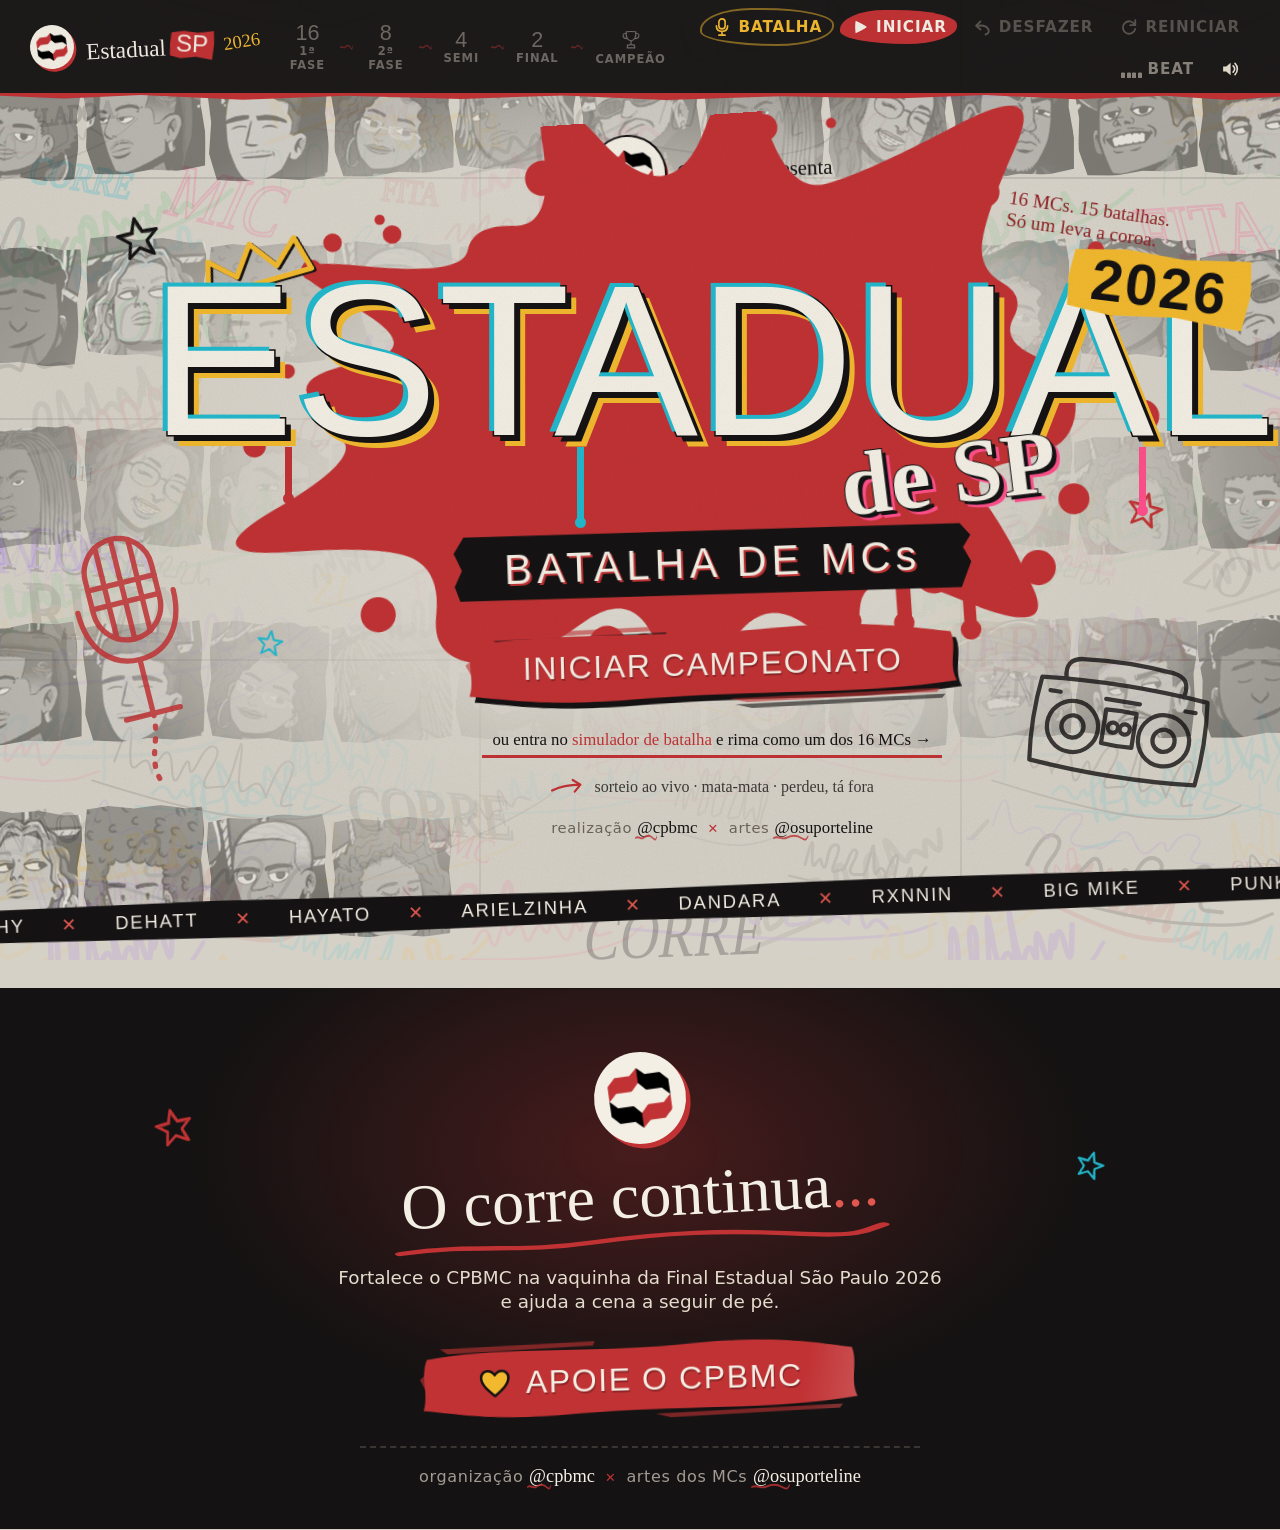
==== index.html @ afdcd1f9 "Primeira versão do site" ====
<!DOCTYPE html>
<html lang="pt-BR">
<head>
  <meta charset="UTF-8">
  <meta name="viewport" content="width=device-width, initial-scale=1.0, viewport-fit=cover">
  <meta name="theme-color" content="#141212">
  <!-- Segurança: só roda scripts do próprio site; fontes só do Google Fonts -->
  <meta http-equiv="Content-Security-Policy" content="default-src 'self'; script-src 'self'; style-src 'self' 'unsafe-inline' https://fonts.googleapis.com; font-src 'self' https://fonts.gstatic.com; img-src 'self' data: blob:; connect-src 'self' data: blob:; media-src 'self' blob:; object-src 'none'; base-uri 'self'; form-action 'none'">
  <meta name="referrer" content="strict-origin-when-cross-origin">
  <meta name="description" content="Estadual SP 2026 · Batalha de MCs — monte o seu chaveamento, escolha os vencedores e compartilhe o seu campeão. Realização CPBMC.">
  <meta property="og:title" content="Estadual SP 2026 · Batalha de MCs">
  <meta property="og:description" content="Monte o seu chaveamento e compartilhe o seu campeão.">
  <meta property="og:url" content="https://batalhademcs.com.br/">
  <meta property="og:type" content="website">
  <meta property="og:image" content="https://batalhademcs.com.br/imagens/cpbmc-logo.png">
  <title>Estadual SP 2026 · Batalha de MCs</title>

  <!-- Tipografia: Anton (títulos), Permanent Marker (marcador/grafite), Barlow Condensed (textos) -->
  <link rel="preconnect" href="https://fonts.googleapis.com">
  <link rel="preconnect" href="https://fonts.gstatic.com" crossorigin>
  <link href="https://fonts.googleapis.com/css2?family=Anton&family=Barlow+Condensed:wght@500;600;700&family=Permanent+Marker&display=swap" rel="stylesheet">

  <link rel="icon" href="imagens/cpbmc-logo.png">
  <link rel="stylesheet" href="style.css">
</head>
<body data-tela="inicio">

  <!-- ============ ÍCONES E FILTROS (desenhados à mão) ============ -->
  <svg class="defs" aria-hidden="true" focusable="false">
    <defs>
      <!-- tremido de marcador para as linhas do chaveamento -->
      <filter id="f-marcador" x="-5%" y="-5%" width="110%" height="110%">
        <feTurbulence type="fractalNoise" baseFrequency="0.035" numOctaves="2" seed="7"/>
        <feDisplacementMap in="SourceGraphic" scale="3.2"/>
      </filter>
      <symbol id="i-dado" viewBox="0 0 32 32"><path d="M6 8c6-3 14-3 20 0 2 6 2 12 0 18-6 2-14 2-20 0-2-6-2-12 0-18z" fill="none" stroke="currentColor" stroke-width="2.6" stroke-linejoin="round"/><circle cx="11" cy="12" r="2.2" fill="currentColor"/><circle cx="21" cy="21" r="2.2" fill="currentColor"/><circle cx="16" cy="16.5" r="2.2" fill="currentColor"/></symbol>
      <symbol id="i-voltar" viewBox="0 0 32 32"><path d="M12 7 5 14l7 6" fill="none" stroke="currentColor" stroke-width="3" stroke-linecap="round" stroke-linejoin="round"/><path d="M6 14c9-1 17 0 19 7 1 4-2 6-5 7" fill="none" stroke="currentColor" stroke-width="3" stroke-linecap="round"/></symbol>
      <symbol id="i-reiniciar" viewBox="0 0 32 32"><path d="M25 12a10 10 0 1 0 1 7" fill="none" stroke="currentColor" stroke-width="3" stroke-linecap="round"/><path d="M26 5v8h-8" fill="none" stroke="currentColor" stroke-width="3" stroke-linecap="round" stroke-linejoin="round"/></symbol>
      <symbol id="i-som" viewBox="0 0 32 32"><path d="M5 12h5l7-6v20l-7-6H5z" fill="currentColor"/><path d="M21 11c3 3 3 7 0 10M24 7c5 5 5 13 0 18" fill="none" stroke="currentColor" stroke-width="2.6" stroke-linecap="round"/></symbol>
      <symbol id="i-mudo" viewBox="0 0 32 32"><path d="M5 12h5l7-6v20l-7-6H5z" fill="currentColor"/><path d="M21 12l7 8M28 12l-7 8" fill="none" stroke="currentColor" stroke-width="2.8" stroke-linecap="round"/></symbol>
      <symbol id="i-play" viewBox="0 0 32 32"><path d="M9 6c7 3 13 6 18 10-5 4-11 7-18 10-1-7-1-13 0-20z" fill="currentColor"/></symbol>
      <symbol id="i-seta" viewBox="0 0 40 20"><path d="M2 11c10-3 22-3 34-1M28 3l8 7-8 7" fill="none" stroke="currentColor" stroke-width="2.6" stroke-linecap="round" stroke-linejoin="round"/></symbol>
      <symbol id="i-trofeu" viewBox="0 0 64 64"><path d="M18 8c9-1 19-1 28 0 1 13-2 24-14 27C20 32 17 21 18 8z" fill="none" stroke="currentColor" stroke-width="3.4" stroke-linejoin="round"/><path d="M18 13c-6-1-10 2-9 7 1 6 6 8 11 8M46 13c6-1 10 2 9 7-1 6-6 8-11 8" fill="none" stroke="currentColor" stroke-width="3" stroke-linecap="round"/><path d="M32 35v10M22 47c6-2 14-2 20 0l1 8H21z" fill="none" stroke="currentColor" stroke-width="3.4" stroke-linejoin="round" stroke-linecap="round"/></symbol>
      <symbol id="i-coroa" viewBox="0 0 160 70"><path d="M8 60 L20 14 L52 44 L80 6 L108 44 L140 14 L152 60 Z" fill="none" stroke="currentColor" stroke-width="7" stroke-linejoin="round" stroke-linecap="round"/></symbol>
      <symbol id="i-estrela" viewBox="0 0 60 60"><g fill="none" stroke="currentColor" stroke-linecap="round" stroke-linejoin="round"><path d="M30 4l7 18 19 1-15 12 6 19-17-11-16 11 5-19L4 23l19-1z" stroke-width="4"/><path d="M28 7l8 17 17 2-13 11 4 17-15-10-15 11 5-18L7 26l18-2z" stroke-width="2" opacity=".7"/></g></symbol>
      <symbol id="i-radio" viewBox="0 0 220 150"><g fill="none" stroke="currentColor" stroke-width="5" stroke-linecap="round" stroke-linejoin="round"><path d="M40 34c-3-14 2-22 16-24 36-4 72-4 108 0 14 2 19 10 16 24"/><path d="M12 38c64-6 132-6 196 0 4 32 4 66 0 98-64 6-132 6-196 0-4-32-4-66 0-98z"/><circle cx="56" cy="90" r="30"/><circle cx="56" cy="90" r="13"/><circle cx="164" cy="90" r="30"/><circle cx="164" cy="90" r="13"/><path d="M92 64c12-1 24-1 36 0v40c-12 1-24 1-36 0z"/><circle cx="103" cy="84" r="6"/><circle cx="117" cy="84" r="6"/><path d="M90 52h40M24 52h12M184 52h12"/></g></symbol>
      <symbol id="i-coracao" viewBox="0 0 32 32"><path d="M16 28C9 22 3 17 3 10.5 3 6.5 6 4 9.5 4c2.7 0 4.9 1.6 6.5 4 1.6-2.4 3.8-4 6.5-4C26 4 29 6.5 29 10.5 29 17 23 22 16 28z" fill="currentColor" stroke="#141212" stroke-width="2.4" stroke-linejoin="round"/></symbol>
      <symbol id="i-compartilhar" viewBox="0 0 32 32"><g fill="none" stroke="currentColor" stroke-width="3" stroke-linecap="round" stroke-linejoin="round"><path d="M16 4v16M9 11l7-7 7 7"/><path d="M8 15H6c-1 4-1 8 0 12 7 1 13 1 20 0 1-4 1-8 0-12h-2"/></g></symbol>
      <symbol id="i-mic" viewBox="0 0 32 32"><g fill="none" stroke="currentColor" stroke-width="2.6" stroke-linecap="round" stroke-linejoin="round"><rect x="11" y="3" width="10" height="16" rx="5"/><path d="M7 14c0 6 4 9 9 9s9-3 9-9M16 23v6M11 29h10"/></g></symbol>
      <symbol id="i-circulo" viewBox="0 0 120 60" preserveAspectRatio="none"><path d="M70 6C38 2 6 12 5 30s30 26 62 24 49-12 47-27C112 12 86 5 52 8" fill="none" stroke="currentColor" stroke-width="3" stroke-linecap="round"/></symbol>
    </defs>
  </svg>

  <!-- Parede pichada ao fundo (tags geradas pelo JS + textura em SVG) -->
  <div class="parede-tags" id="parede-tags" aria-hidden="true"></div>

  <!-- ============ TOPO ============ -->
  <header class="topo">
    <div class="marca-grupo">
      <a class="selo selo--topo" href="https://www.instagram.com/cpbmc/" target="_blank" rel="noopener" title="CPBMC no Instagram">
        <img src="imagens/cpbmc-logo.png" alt="CPBMC" width="249" height="237">
      </a>
      <a class="marca" href="#" id="marca" aria-label="Estadual SP 2026 — início">
        <span class="marca__tag">Estadual</span><span class="marca__sp">SP</span><span class="marca__ano">2026</span>
      </a>
    </div>

    <ol class="trilha" id="trilha" aria-label="Progresso do campeonato">
      <li><button class="trilha__passo" type="button" data-passo="0"><b>16</b><small>1ª fase</small><svg class="trilha__circ"><use href="#i-circulo"/></svg></button></li>
      <li class="trilha__risco" aria-hidden="true"></li>
      <li><button class="trilha__passo" type="button" data-passo="1"><b>8</b><small>2ª fase</small><svg class="trilha__circ"><use href="#i-circulo"/></svg></button></li>
      <li class="trilha__risco" aria-hidden="true"></li>
      <li><button class="trilha__passo" type="button" data-passo="2"><b>4</b><small>semi</small><svg class="trilha__circ"><use href="#i-circulo"/></svg></button></li>
      <li class="trilha__risco" aria-hidden="true"></li>
      <li><button class="trilha__passo" type="button" data-passo="3"><b>2</b><small>final</small><svg class="trilha__circ"><use href="#i-circulo"/></svg></button></li>
      <li class="trilha__risco" aria-hidden="true"></li>
      <li><button class="trilha__passo" type="button" data-passo="4"><svg class="trilha__trofeu" aria-label="Campeão"><use href="#i-trofeu"/></svg><small>campeão</small><svg class="trilha__circ"><use href="#i-circulo"/></svg></button></li>
    </ol>

    <nav class="acoes" aria-label="Controles do campeonato">
      <a class="acao acao--batalha" href="batalha.html" title="Simulador de batalha: você é um dos MCs">
        <svg><use href="#i-mic"/></svg><span>Batalha</span>
      </a>
      <button class="acao acao--fogo" id="btn-iniciar" type="button" title="Iniciar campeonato">
        <svg><use href="#i-play"/></svg><span>Iniciar</span>
      </button>
      <button class="acao" id="btn-sortear" type="button" title="Sortear confrontos">
        <svg><use href="#i-dado"/></svg><span>Sortear</span>
      </button>
      <button class="acao" id="btn-desfazer" type="button" title="Desfazer último resultado (Ctrl+Z)">
        <svg><use href="#i-voltar"/></svg><span>Desfazer</span>
      </button>
      <button class="acao" id="btn-reiniciar" type="button" title="Reiniciar campeonato">
        <svg><use href="#i-reiniciar"/></svg><span>Reiniciar</span>
      </button>
      <button class="acao acao--musica" id="btn-musica" type="button" title="Tocar o beat" aria-pressed="false">
        <span class="eq" aria-hidden="true"><i></i><i></i><i></i><i></i></span><span>Beat</span>
      </button>
      <button class="acao acao--som" id="btn-som" type="button" title="Som ligado" aria-pressed="true">
        <svg><use href="#i-som"/></svg>
      </button>
    </nav>
  </header>

  <main>
    <!-- ============ TELA INICIAL ============ -->
    <section class="tela tela-inicio" id="tela-inicio" aria-labelledby="titulo-evento">
      <div class="parede-lambes" id="parede-lambes" aria-hidden="true"></div>

      <svg class="grafite grafite--radio" aria-hidden="true"><use href="#i-radio"/></svg>
      <svg class="estrela" style="--x:9%; --y:14%; --s:46px; --r:-12deg; --c:var(--tinta)" aria-hidden="true"><use href="#i-estrela"/></svg>
      <svg class="estrela" style="--x:88%; --y:46%; --s:38px; --r:14deg; --c:var(--vermelho)" aria-hidden="true"><use href="#i-estrela"/></svg>
      <svg class="estrela" style="--x:20%; --y:62%; --s:28px; --r:8deg; --c:var(--neon-ciano)" aria-hidden="true"><use href="#i-estrela"/></svg>
      <svg class="estrela" style="--x:74%; --y:9%; --s:30px; --r:-20deg; --c:var(--neon-rosa)" aria-hidden="true"><use href="#i-estrela"/></svg>
      <svg class="grafite grafite--mic" viewBox="0 0 120 260" aria-hidden="true">
        <g fill="none" stroke="currentColor" stroke-width="5" stroke-linecap="round" stroke-linejoin="round">
          <rect x="28" y="10" width="64" height="96" rx="32"/>
          <path d="M28 52h64M28 70h64M44 14v88M60 10v96M76 14v88"/>
          <path d="M14 70c0 36 20 56 46 56s46-20 46-56"/>
          <path d="M60 126v52M34 178h52"/>
          <path d="M60 178c0 30-18 40-6 70" stroke-dasharray="2 10"/>
        </g>
      </svg>

      <div class="hero">
        <p class="hero__apresenta">
          <span class="selo selo--hero"><img src="imagens/cpbmc-logo.png" alt="" width="249" height="237"></span>
          <span>CPBMC apresenta</span>
        </p>

        <p class="hero__rabisco">16 MCs. 15 batalhas.<br>Só um leva a coroa.</p>

        <h1 class="hero__titulo" id="titulo-evento">
          <svg class="hero__coroa" aria-hidden="true"><use href="#i-coroa"/></svg>
          <span class="hero__estadual">ESTADUAL</span>
          <span class="hero__desp">de SP</span>
          <span class="hero__ano" aria-label="2026">2026</span>
          <span class="gota" style="--x:12%; --h:46px; --d:.2s"></span>
          <span class="gota" style="--x:38%; --h:70px; --d:.6s; --c:var(--neon-ciano)"></span>
          <span class="gota" style="--x:71%; --h:38px; --d:.4s"></span>
          <span class="gota" style="--x:88%; --h:58px; --d:.9s; --c:var(--neon-rosa)"></span>
        </h1>

        <p class="hero__fita">BATALHA DE MCs</p>

        <button class="btn-tinta btn-tinta--xl" id="cta-iniciar" type="button">Iniciar campeonato</button>
        <a class="link-batalha" href="batalha.html">ou entra no <b>simulador de batalha</b> e rima como um dos 16 MCs →</a>

        <p class="hero__nota">
          <svg aria-hidden="true"><use href="#i-seta"/></svg>
          sorteio ao vivo · mata-mata · perdeu, tá fora
        </p>

        <p class="creditos creditos--hero">
          <span class="creditos__par">realização <a href="https://www.instagram.com/cpbmc/" target="_blank" rel="noopener">@cpbmc</a></span>
          <span aria-hidden="true">✕</span>
          <span class="creditos__par">artes <a href="https://www.instagram.com/osuporteline/" target="_blank" rel="noopener">@osuporteline</a></span>
        </p>
      </div>

      <div class="faixa" aria-hidden="true"><div class="faixa__trilho" id="faixa-trilho"></div></div>
    </section>

    <!-- ============ TELA DO CAMPEONATO ============ -->
    <section class="tela tela-chave" id="tela-chave" hidden>
      <!-- PALCO: a batalha em destaque (preenchido pelo JS) -->
      <section class="palco" id="palco" aria-label="Palco — batalha em destaque"></section>

      <!-- MURAL: o chaveamento completo -->
      <section class="mural" id="mural" aria-labelledby="mural-titulo">
        <header class="mural__cab">
          <h2 class="mural__titulo" id="mural-titulo">O chaveamento<svg class="mural__estrela" aria-hidden="true"><use href="#i-estrela"/></svg></h2>
          <p class="mural__nota" id="mural-nota">passa o mouse num MC pra ver o caminho dele · clica numa batalha pra levar pro palco</p>
        </header>

        <!-- Desktop: chave espelhada (lado esquerdo × lado direito → final no meio) -->
        <div class="espelho-wrap" id="espelho-wrap">
          <svg class="conexoes" id="conexoes" aria-hidden="true"></svg>
          <div class="espelho" id="espelho"></div>
        </div>

        <!-- Tablet/celular: uma fase por vez -->
        <div class="lista" id="lista">
          <div class="lista__abas" id="lista-abas" role="tablist" aria-label="Fases"></div>
          <div class="lista__jogos" id="lista-jogos" role="tabpanel"></div>
        </div>
      </section>
    </section>
  </main>

  <!-- ============ RODAPÉ: apoio + créditos ============ -->
  <footer class="rodape-corre" aria-labelledby="corre-titulo">
    <svg class="estrela" style="--x:12%; --y:22%; --s:40px; --r:-14deg; --c:var(--vermelho)" aria-hidden="true"><use href="#i-estrela"/></svg>
    <svg class="estrela" style="--x:84%; --y:30%; --s:30px; --r:18deg; --c:var(--neon-ciano)" aria-hidden="true"><use href="#i-estrela"/></svg>
    <svg class="grafite grafite--radio-rodape" aria-hidden="true"><use href="#i-radio"/></svg>
    <div class="corre">
      <span class="selo selo--rodape"><img src="imagens/cpbmc-logo.png" alt="CPBMC" width="249" height="237"></span>
      <p class="corre__frase" id="corre-titulo">O corre continua<span>...</span></p>
      <p class="corre__texto">Fortalece o CPBMC na vaquinha da Final Estadual São Paulo 2026 e ajuda a cena a seguir de pé.</p>
      <a class="btn-tinta btn-tinta--xl btn-apoio" href="https://www.abacashi.com/vaquinha/final-estadual-sao-paulo-2026---cpbmc" target="_blank" rel="noopener"><svg class="btn-apoio__coracao" aria-hidden="true"><use href="#i-coracao"/></svg>Apoie o CPBMC<svg class="btn-apoio__circ" aria-hidden="true"><use href="#i-circulo"/></svg></a>
    </div>
    <p class="creditos">
      <span class="creditos__par">organização <a href="https://www.instagram.com/cpbmc/" target="_blank" rel="noopener">@cpbmc</a></span>
      <span aria-hidden="true">✕</span>
      <span class="creditos__par">artes dos MCs <a href="https://www.instagram.com/osuporteline/" target="_blank" rel="noopener">@osuporteline</a></span>
    </p>
  </footer>

  <!-- ============ SORTEIO AO VIVO ============ -->
  <div class="overlay sorteio" id="sorteio" role="dialog" aria-modal="true" aria-labelledby="sorteio-titulo" hidden>
    <div class="sorteio__conteudo">
      <p class="sorteio__live"><span class="ponto-live" aria-hidden="true"></span> ao vivo</p>
      <h2 class="sorteio__titulo titulo-pincel" id="sorteio-titulo"><span class="pincel-preto">Sorteio da</span> <span class="pincel-vermelho">1ª fase</span></h2>
      <p class="sorteio__status" id="sorteio-status">embaralhando os 16 MCs…</p>
      <div class="sorteio__grade" id="sorteio-grade"></div>
      <div class="sorteio__acoes">
        <button class="btn-giz" id="sorteio-pular" type="button">pular animação</button>
        <button class="btn-tinta" id="sorteio-ver" type="button" hidden>Bora pro palco</button>
      </div>
    </div>
  </div>

  <!-- ============ BANNER DE FASE ============ -->
  <div class="banner-fase" id="banner-fase" aria-hidden="true"></div>

  <!-- ============ CAMPEÃO ============ -->
  <div class="overlay campeao" id="campeao" role="dialog" aria-modal="true" aria-labelledby="campeao-nome" hidden>
    <canvas class="campeao__confete" id="confete" aria-hidden="true"></canvas>
    <div class="campeao__raios" aria-hidden="true"></div>
    <div class="campeao__conteudo">
      <p class="campeao__eyebrow">
        <svg aria-hidden="true"><use href="#i-trofeu"/></svg>
        Campeão Estadual SP 2026
        <svg aria-hidden="true"><use href="#i-trofeu"/></svg>
      </p>
      <figure class="campeao__foto">
        <svg class="campeao__coroa" aria-hidden="true"><use href="#i-coroa"/></svg>
        <span class="campeao__moldura"><img id="campeao-img" src="" alt=""></span>
        <figcaption class="campeao__num" id="campeao-num"></figcaption>
      </figure>
      <h2 class="campeao__nome" id="campeao-nome"></h2>
      <p class="campeao__texto" id="campeao-texto"></p>
      <!-- COMPARTILHAR: logo depois do nome do campeão (arte gerada em compartilhar.js) -->
      <section class="compartilhar" aria-label="Compartilhar o campeão">
        <figure class="compartilhar__preview">
          <img id="compartilhar-img" alt="" width="1080" height="1350">
        </figure>
        <div class="compartilhar__acoes">
          <button class="btn-tinta btn-tinta--ouro btn-tinta--xl btn-compartilhar" id="btn-share" type="button">
            <svg aria-hidden="true"><use href="#i-compartilhar"/></svg>Compartilhar
          </button>
          <p class="compartilhar__status" id="compartilhar-status">montando a arte…</p>
          <button class="btn-giz" id="btn-baixar" type="button">ou baixar a imagem</button>
        </div>
      </section>
      <ol class="campeao__caminho" id="campeao-caminho"></ol>
      <div class="campeao__acoes">
        <button class="btn-tinta btn-tinta--papel" id="campeao-fechar" type="button">Ver chaveamento</button>
        <button class="btn-tinta" id="campeao-novo" type="button">Novo campeonato</button>
      </div>

      <div class="campeao__corre">
        <span class="selo selo--campeao"><img src="imagens/cpbmc-logo.png" alt="CPBMC" width="249" height="237"></span>
        <p class="corre__frase">O corre continua<span>...</span></p>
        <a class="btn-tinta btn-tinta--ouro btn-apoio" href="https://www.abacashi.com/vaquinha/final-estadual-sao-paulo-2026---cpbmc" target="_blank" rel="noopener"><svg class="btn-apoio__coracao" aria-hidden="true"><use href="#i-coracao"/></svg>Apoie o CPBMC<svg class="btn-apoio__circ" aria-hidden="true"><use href="#i-circulo"/></svg></a>
        <p class="creditos">
          <span class="creditos__par">organização <a href="https://www.instagram.com/cpbmc/" target="_blank" rel="noopener">@cpbmc</a></span>
          <span aria-hidden="true">✕</span>
          <span class="creditos__par">artes <a href="https://www.instagram.com/osuporteline/" target="_blank" rel="noopener">@osuporteline</a></span>
        </p>
      </div>
    </div>
  </div>

  <!-- ============ CONFIRMAÇÃO ============ -->
  <dialog class="confirmar" id="confirmar" aria-labelledby="confirmar-titulo">
    <form method="dialog">
      <h3 id="confirmar-titulo">Tem certeza?</h3>
      <p id="confirmar-texto"></p>
      <div class="confirmar__acoes">
        <button class="btn-giz" value="nao" type="submit">cancelar</button>
        <button class="btn-tinta" value="sim" type="submit" id="confirmar-sim">Confirmar</button>
      </div>
    </form>
  </dialog>

  <div class="toast" id="toast" role="status" aria-live="polite"></div>
  <div class="sr-only" id="anuncio" aria-live="polite"></div>
  <div class="efeitos" id="efeitos" aria-hidden="true"></div>

  <script src="script.js"></script>
  <script src="compartilhar.js"></script>
  <script src="musica.js"></script>
</body>
</html>
---- style.css ----
/* ==========================================================================
   ESTADUAL DE SP — BATALHA DE MCs
   Parede de concreto claro, lambe-lambe rasgado, pincel, spray e marcador.
   Cores puxadas da logo do CPBMC: vermelho #C13234 + preto.
   ========================================================================== */

/* ---------- 1. Tokens ---------- */
:root {
  /* parede */
  --fundo: #d6d1c7;
  --fundo-2: #c9c3b7;
  --fundo-3: #bdb6a9;
  --linha: rgba(20, 18, 18, .2);

  /* tinta e papel */
  --tinta: #141212;
  --tinta-2: #2b2725;
  --papel: #f4efe5;
  --papel-2: #e4dccd;
  --fita: rgba(236, 226, 199, .9);

  /* textos sobre a parede clara */
  --texto: #141212;
  --texto-2: #3e3934;
  --texto-3: #6b645b;

  /* CPBMC */
  --vermelho: #c13234;
  --vermelho-esc: #8f1f22;
  --vermelho-luz: #e0574f;
  --ouro: #f2b92e;
  --ouro-esc: #a87708;

  /* acentos neon (inspirados nas paredes pichadas — usados com moderação) */
  --neon-ciano: #22b8cc;
  --neon-rosa: #ff4f8b;
  --neon-roxo: #8a4fff;
  --neon-verde: #3fbf5f;

  --f-titulo: 'Anton', 'Impact', 'Arial Narrow', sans-serif;
  --f-rua: 'Permanent Marker', 'Comic Sans MS', cursive;
  --f-texto: 'Barlow Condensed', 'Arial Narrow', system-ui, sans-serif;

  --topo-h: 66px;

  /* chave espelhada (desktop) */
  --no-w: clamp(128px, 12.2vw, 250px);
  --centro-w: clamp(150px, 14vw, 290px);
  --gap: clamp(12px, 1.6vw, 34px);

  --ruido: url("data:image/svg+xml;utf8,<svg xmlns='http://www.w3.org/2000/svg' width='240' height='240'><filter id='n'><feTurbulence type='fractalNoise' baseFrequency='.85' numOctaves='3' stitchTiles='stitch'/><feColorMatrix values='0 0 0 0 .5  0 0 0 0 .5  0 0 0 0 .5  0 0 0 .6 0'/></filter><rect width='100%' height='100%' filter='url(%23n)'/></svg>");
  /* manchas de concreto */
  --manchas: url("data:image/svg+xml;utf8,<svg xmlns='http://www.w3.org/2000/svg' width='600' height='600'><filter id='m'><feTurbulence type='fractalNoise' baseFrequency='.008' numOctaves='4' seed='3'/><feColorMatrix values='0 0 0 0 .2  0 0 0 0 .18  0 0 0 0 .16  0 0 0 1.4 -.55'/></filter><rect width='100%' height='100%' filter='url(%23m)'/></svg>");
  /* pinceladas usadas como máscara (qualquer cor) */
  --pincel: url("data:image/svg+xml;utf8,<svg xmlns='http://www.w3.org/2000/svg' viewBox='0 0 300 80' preserveAspectRatio='none'><path d='M7 17C52 5 118 15 180 8s88 2 113 7c4 15-2 31 3 47-55 12-125 4-186 10S31 70 4 66c4-17-2-32 3-49z'/><path opacity='.6' d='M16 7l104-4-1 4-98 5zM160 74l126-5-2 4-114 5zM2 36l5-6v20z'/></svg>");
  --pincel-2: url("data:image/svg+xml;utf8,<svg xmlns='http://www.w3.org/2000/svg' viewBox='0 0 300 60' preserveAspectRatio='none'><path d='M3 22C40 9 90 18 150 12s110 4 146 0c3 11-3 22 1 34-49 9-110 3-160 8S36 50 2 48c3-9-2-17 1-26z'/></svg>");
  --risco: url("data:image/svg+xml;utf8,<svg xmlns='http://www.w3.org/2000/svg' viewBox='0 0 120 12' preserveAspectRatio='none'><path d='M2 7 C 20 2, 30 11, 48 6 S 80 2, 96 7 S 112 9, 118 4' fill='none' stroke='%23c13234' stroke-width='3.2' stroke-linecap='round'/></svg>");
  /* papel rasgado */
  --rasgo: polygon(0% 2%, 6% 0%, 13% 1.5%, 21% 0%, 30% 1%, 38% 0%, 47% 1.8%, 55% .4%, 64% 1.6%, 72% 0%, 81% 1.2%, 89% 0%, 96% 1.4%, 100% 0%, 99% 9%, 100% 18%, 98.6% 27%, 100% 37%, 99% 48%, 100% 58%, 98.8% 68%, 100% 79%, 99% 89%, 100% 100%, 92% 98.5%, 84% 100%, 75% 98.8%, 66% 100%, 57% 98.4%, 48% 100%, 39% 98.6%, 30% 100%, 21% 98.7%, 12% 100%, 4% 98.5%, 0% 100%, 1.2% 90%, 0% 80%, 1.4% 70%, 0% 60%, 1% 50%, 0% 40%, 1.5% 30%, 0% 20%, 1% 10%);
  --rasgo-foto: polygon(2% 4%, 20% 1%, 41% 3%, 63% 0%, 84% 2.5%, 98% 1%, 100% 22%, 97.5% 45%, 100% 70%, 98% 97%, 76% 100%, 52% 97.5%, 30% 100%, 6% 98%, 0% 76%, 2.5% 50%, 0% 26%);
  --tira: polygon(2% 12%, 30% 4%, 62% 9%, 98% 0%, 100% 46%, 97% 100%, 60% 92%, 25% 100%, 1% 92%, 0% 50%);
}

/* ---------- 2. Base ---------- */
*, *::before, *::after { box-sizing: border-box; }
html { -webkit-text-size-adjust: 100%; scroll-padding-top: calc(var(--topo-h) + 12px); }
body {
  margin: 0;
  min-height: 100vh;
  font-family: var(--f-texto);
  font-size: 18px;
  color: var(--texto);
  background-color: var(--fundo);
  background-image:
    repeating-linear-gradient(0deg, transparent 0 239px, rgba(20, 18, 18, .12) 239px 241px),
    repeating-linear-gradient(90deg, transparent 0 479px, rgba(20, 18, 18, .09) 479px 481px),
    radial-gradient(ellipse 70% 60% at 50% 30%, #dfdbd2, var(--fundo) 70%);
  background-attachment: fixed;
  overflow-x: hidden;
}
body::before { /* textura de concreto */
  content: "";
  position: fixed; inset: 0;
  background-image: var(--ruido);
  opacity: .28;
  mix-blend-mode: multiply;
  pointer-events: none;
  z-index: 200;
}
body.travado { overflow: hidden; }
img { display: block; max-width: 100%; }
button { font: inherit; color: inherit; cursor: pointer; -webkit-tap-highlight-color: transparent; }
a { -webkit-tap-highlight-color: transparent; }
button:disabled { cursor: not-allowed; }
:focus-visible { outline: 3px dashed var(--vermelho); outline-offset: 4px; }
[hidden] { display: none !important; }
.defs { position: absolute; width: 0; height: 0; overflow: hidden; }
.sr-only { position: absolute; width: 1px; height: 1px; overflow: hidden; clip: rect(0 0 0 0); white-space: nowrap; }

/* parede pichada atrás de tudo: textura de rabiscos + tags em marcador */
.parede-tags {
  position: fixed; inset: -60px; z-index: -1;
  pointer-events: none;
  overflow: hidden;
}
.parede-tags::before {
  content: ""; position: absolute; inset: 0;
  background: url("imagens/parede-tags.svg") 0 0 / 900px 900px repeat;
  opacity: .16;
}
.parede-tags span {
  position: absolute; left: var(--x); top: var(--y);
  font-family: var(--f-rua);
  font-size: var(--t);
  line-height: 1;
  color: var(--c);
  opacity: var(--o);
  transform: rotate(var(--r)) skewX(var(--k)) scaleY(1.25);
  white-space: nowrap;
}
.parede-tags span.oco { color: transparent; -webkit-text-stroke: 2px var(--c); }
.parede-tags span.sombra { text-shadow: 3px 3px 0 var(--tinta); }

/* estrelas rabiscadas */
.estrela {
  position: absolute; left: var(--x); top: var(--y);
  width: var(--s); height: var(--s);
  color: var(--c, var(--tinta));
  transform: rotate(var(--r, 0deg));
  pointer-events: none;
  z-index: 0;
  animation: piscar-estrela 3.2s ease-in-out infinite;
  animation-delay: calc(var(--s) * 30ms);
}

/* selo (adesivo) da logo CPBMC — o papel claro mantém o preto da logo visível */
.selo {
  display: inline-grid; place-items: center;
  flex-shrink: 0;
  width: var(--selo, 48px); aspect-ratio: 1;
  padding: calc(var(--selo, 48px) * .16);
  background: var(--papel);
  border-radius: 50%;
  box-shadow: 0 0 0 2px var(--tinta), 3px 4px 0 var(--vermelho);
  transform: rotate(-8deg);
  transition: transform .25s cubic-bezier(.3, 1.6, .5, 1);
}
.selo img { width: 100%; height: 100%; object-fit: contain; }
a.selo:hover { transform: rotate(4deg) scale(1.08); }

/* ---------- 3. Botões ---------- */
/* pincelada de tinta (a forma vem de uma máscara, a cor de --cor) */
.btn-tinta {
  --cor: var(--vermelho);
  position: relative; isolation: isolate;
  font-family: var(--f-titulo);
  font-size: clamp(1.1rem, 2.2vw, 1.4rem);
  letter-spacing: .05em;
  text-transform: uppercase;
  color: var(--papel);
  background: none; border: 0;
  padding: .72em 1.7em .66em;
  transform: rotate(-1.5deg);
  transition: transform .18s cubic-bezier(.3, 1.6, .5, 1);
  text-shadow: 1px 2px 0 rgba(0, 0, 0, .25);
}
.btn-tinta::before {
  content: "";
  position: absolute; inset: 0; z-index: -1;
  background: var(--cor);
  -webkit-mask: var(--pincel) center / 100% 100% no-repeat;
          mask: var(--pincel) center / 100% 100% no-repeat;
  transition: transform .2s;
}
.btn-tinta::after { /* sombra de tinta preta */
  content: "";
  position: absolute; inset: 0; z-index: -2;
  background: var(--tinta);
  -webkit-mask: var(--pincel) center / 100% 100% no-repeat;
          mask: var(--pincel) center / 100% 100% no-repeat;
  transform: translate(5px, 6px);
}
.btn-tinta:active:not(:disabled) { transform: rotate(-1deg) scale(.96); }
.btn-tinta:disabled { opacity: .4; }
.btn-tinta--papel { --cor: var(--papel); color: var(--tinta); text-shadow: none; }
.btn-tinta--ouro { --cor: var(--ouro); color: var(--tinta); text-shadow: none; }
.btn-tinta--preto { --cor: var(--tinta); }
.btn-tinta--preto::after { background: var(--vermelho); }
.btn-tinta--xl { font-size: clamp(1.35rem, 3.4vw, 2rem); padding: .75em 1.9em .68em; }
.btn-tinta--peq { font-size: 1rem; padding: .6em 1.3em .55em; }
a.btn-tinta { display: inline-block; text-decoration: none; }

/* link de giz */
.btn-giz {
  position: relative;
  background: none; border: 0;
  font-family: var(--f-rua); font-size: 1.05rem;
  color: var(--texto-2);
  padding: .4em .3em;
}
.btn-giz::after {
  content: ""; position: absolute; left: 0; right: 0; bottom: 0; height: 8px;
  background: var(--risco) center / 100% 100% no-repeat;
  opacity: .85;
}

/* hover só em quem tem mouse — no celular o "hover" grudava no último toque */
@media (hover: hover) and (pointer: fine) {
  .btn-tinta:hover:not(:disabled) { transform: rotate(0deg) scale(1.04); }
  .btn-tinta:hover:not(:disabled)::before { transform: scaleX(1.03); }
  .btn-giz:hover { color: var(--vermelho); }
}

/* ---------- 4. Topo (faixa preta) ---------- */
.topo {
  position: sticky; top: 0; z-index: 40;
  display: flex; align-items: center; justify-content: space-between; gap: 16px;
  min-height: var(--topo-h);
  padding: 8px clamp(14px, 3vw, 30px);
  background: rgba(20, 18, 18, .96);
  color: var(--papel);
}
.topo::after { /* borda de tinta rasgada */
  content: "";
  position: absolute; left: 0; right: 0; bottom: -6px; height: 7px;
  background: var(--vermelho);
  clip-path: polygon(0 0, 100% 0, 100% 50%, 96% 100%, 91% 40%, 84% 90%, 77% 30%, 70% 80%, 61% 45%, 52% 100%, 44% 35%, 36% 85%, 27% 40%, 19% 95%, 11% 30%, 5% 80%, 0 40%);
}
.marca-grupo { display: flex; align-items: center; gap: 12px; }
.selo--topo { --selo: 44px; box-shadow: 2px 3px 0 var(--vermelho); }
.marca { display: inline-flex; align-items: baseline; gap: 4px; text-decoration: none; color: var(--papel); transform: rotate(-3deg); }
.marca__tag { font-family: var(--f-rua); font-size: 1.45rem; }
.marca__ano {
  font-family: var(--f-rua); font-size: 1.15rem; color: var(--ouro);
  margin-left: 6px; transform: rotate(-6deg) translateY(-4px); display: inline-block;
}
.marca__sp {
  font-family: var(--f-titulo); font-size: 1.5rem; color: var(--papel);
  background: var(--vermelho); padding: 0 .25em; line-height: 1.2;
  transform: rotate(6deg) translateY(-2px); display: inline-block;
  clip-path: var(--tira);
}

/* trilha 16 → 8 → 4 → 2 → troféu */
.trilha { display: flex; align-items: center; gap: 2px; margin: 0; padding: 0; list-style: none; }
.trilha__passo {
  position: relative;
  display: grid; justify-items: center; gap: 1px;
  background: none; border: 0;
  padding: 4px 10px;
  color: #6f6964;
  transition: color .3s, transform .3s;
}
.trilha__passo b { font-family: var(--f-titulo); font-weight: 400; font-size: 1.35rem; line-height: 1; }
.trilha__passo small { font-size: .72rem; font-weight: 600; text-transform: uppercase; letter-spacing: .08em; }
.trilha__trofeu { width: 22px; height: 22px; }
.trilha__circ {
  position: absolute; inset: -2px -6px; width: calc(100% + 12px); height: calc(100% + 4px);
  color: var(--vermelho-luz); pointer-events: none; overflow: visible;
  stroke-dasharray: 320; stroke-dashoffset: 320;
}
.trilha__risco { width: 16px; height: 6px; background: var(--risco) center / 100% 100% no-repeat; opacity: .5; }
.trilha__passo.feito { color: var(--papel-2); }
.trilha__passo.feito b { text-decoration: line-through 2px var(--vermelho-luz); }
.trilha__passo.atual { color: var(--papel); transform: rotate(-4deg) scale(1.1); }
.trilha__passo.atual .trilha__circ { animation: desenhar .7s forwards ease-out; }
.trilha__passo.atual.ouro { color: var(--ouro); }
.trilha__passo.atual.ouro .trilha__circ { color: var(--ouro); }

.acoes { display: flex; align-items: center; gap: 6px; flex-wrap: wrap; justify-content: flex-end; }
.acao {
  display: inline-flex; align-items: center; gap: 6px;
  background: none; border: 0;
  padding: 7px 10px;
  font-family: var(--f-texto); font-weight: 700; font-size: .95rem; text-transform: uppercase; letter-spacing: .06em;
  color: var(--papel-2);
  border-radius: 40% 55% 45% 60% / 60% 45% 55% 40%;
  transition: background .2s, color .2s, transform .2s, opacity .2s;
}
.acao svg { width: 20px; height: 20px; flex-shrink: 0; }
.acao:disabled { opacity: .3; }
.acao--fogo:not(:disabled) { background: var(--vermelho); color: var(--papel); }
a.acao { text-decoration: none; }
.acao--batalha { color: var(--ouro); border: 2px solid rgba(242, 185, 46, .5); }
.link-batalha { font-family: var(--f-rua); font-size: 1.05rem; color: var(--texto); text-decoration: none; padding: .3em .6em; border-bottom: 3px solid var(--vermelho); animation: entrar-cima .6s 1.35s both; }
.link-batalha b { font-weight: 400; color: var(--vermelho); }
@media (hover: hover) and (pointer: fine) { .link-batalha:hover { color: var(--vermelho); } }
.acao--som[aria-pressed="false"] { color: #8a837c; }
/* botão do beat: equalizador que dança quando está tocando */
.eq { display: inline-flex; align-items: flex-end; gap: 2px; width: 20px; height: 18px; }
.eq i { flex: 1; height: 30%; background: currentColor; border-radius: 1px; transition: height .3s; }
.acao--musica { color: #8a837c; }
.acao--musica.tocando { color: var(--ouro); }
.acao--musica.tocando .eq i { animation: eq .9s ease-in-out infinite; }
.acao--musica.tocando .eq i:nth-child(2) { animation-delay: -.3s; animation-duration: .7s; }
.acao--musica.tocando .eq i:nth-child(3) { animation-delay: -.55s; animation-duration: 1.1s; }
.acao--musica.tocando .eq i:nth-child(4) { animation-delay: -.15s; animation-duration: .8s; }
@keyframes eq { 0%, 100% { height: 25%; } 50% { height: 100%; } }
@media (hover: hover) and (pointer: fine) {
  .acao:hover:not(:disabled) { background: rgba(244, 239, 229, .12); color: var(--papel); transform: rotate(-3deg); }
  .trilha__passo:hover:not(:disabled) { color: var(--papel); }
}

/* ---------- 5. Tela inicial ---------- */
.tela { position: relative; }
.tela-inicio {
  min-height: calc(100svh - var(--topo-h));
  display: grid; place-items: center;
  overflow: hidden;
  padding: 40px 16px 120px;
  isolation: isolate;
}
.parede-lambes {
  position: absolute; inset: -40px;
  display: grid; grid-template-columns: repeat(auto-fill, minmax(120px, 1fr)); gap: 4px;
  z-index: -2; opacity: .42;
  filter: grayscale(1) contrast(1.1);
  mix-blend-mode: multiply;
  -webkit-mask-image: radial-gradient(ellipse 52% 55% at 50% 48%, transparent 34%, #000 85%);
          mask-image: radial-gradient(ellipse 52% 55% at 50% 48%, transparent 34%, #000 85%);
}
.parede-lambes img {
  width: 100%; aspect-ratio: 1; object-fit: cover;
  transform: rotate(var(--r, 0deg)) translateY(var(--y, 0));
  clip-path: var(--rasgo-foto);
}
.tela-inicio::before { /* spray vermelho borrifado na parede */
  content: ""; position: absolute; inset: 0; z-index: -1;
  background:
    radial-gradient(ellipse 55% 50% at 50% 48%, rgba(223, 219, 210, .94), rgba(214, 209, 199, .5) 70%, transparent);
}
.grafite { position: absolute; z-index: -1; pointer-events: none; }
.grafite--mic { width: clamp(64px, 10vw, 130px); left: 6%; bottom: 18%; transform: rotate(-14deg); color: var(--vermelho); opacity: .85; }
.grafite--radio { width: clamp(110px, 15vw, 210px); height: clamp(75px, 10vw, 143px); right: 5%; bottom: 20%; transform: rotate(9deg); color: var(--tinta); opacity: .8; }
.grafite--radio-rodape { position: absolute; width: 150px; height: 102px; right: 6%; bottom: 14%; transform: rotate(-8deg); color: var(--vermelho); opacity: .55; }
.tela-inicio .estrela { z-index: -1; }

.hero { text-align: center; display: grid; justify-items: center; gap: 20px; max-width: 980px; position: relative; }
.hero__apresenta {
  margin: 0;
  display: inline-flex; align-items: center; gap: 12px;
  font-family: var(--f-rua); font-size: clamp(1.05rem, 2vw, 1.3rem);
  color: var(--texto);
  transform: rotate(-2deg);
  animation: entrar-cima .6s .05s both cubic-bezier(.2, 1.3, .4, 1);
}
.selo--hero { --selo: clamp(56px, 7vw, 74px); }
.hero__rabisco {
  position: absolute; top: 64px; right: -4%;
  margin: 0;
  font-family: var(--f-rua); font-size: clamp(.95rem, 1.8vw, 1.2rem); line-height: 1.15;
  color: var(--vermelho-esc); text-align: left;
  transform: rotate(8deg);
  animation: aparecer .6s 1.6s both;
}
.hero__titulo { position: relative; margin: 44px 0 0; line-height: .82; display: grid; justify-items: center; isolation: isolate; }
.hero__titulo::before { /* respingo de tinta atrás do título */
  content: ""; position: absolute; left: 50%; top: 56%; z-index: -1;
  width: 92%; aspect-ratio: 1000 / 560;
  background: url("imagens/respingo.svg") center / contain no-repeat;
  transform: translate(-50%, -50%) rotate(-4deg);
  animation: respingar .5s .1s both cubic-bezier(.2, 1.4, .4, 1);
}
.hero__estadual {
  font-family: var(--f-titulo); font-weight: 400;
  font-size: clamp(4rem, 17vw, 13.5rem);
  color: var(--papel);
  -webkit-text-stroke: 3px var(--tinta);
  paint-order: stroke fill;
  text-shadow: -5px -4px 0 var(--neon-ciano), 6px 6px 0 var(--tinta), 11px 11px 0 var(--ouro);
  animation: spray-in .9s .2s both ease-out;
}
.hero__desp {
  font-family: var(--f-rua);
  font-size: clamp(2.3rem, 8vw, 5.6rem);
  color: var(--papel);
  -webkit-text-stroke: 2px var(--tinta);
  paint-order: stroke fill;
  text-shadow: 4px 4px 0 var(--tinta), 7px 7px 0 var(--neon-rosa);
  transform: rotate(-7deg);
  margin: -.15em 0 0 42%;
  animation: tag-in .6s .75s both cubic-bezier(.2, 1.5, .4, 1);
}
.hero__ano { /* 2026 em adesivo, colado no canto do título */
  position: absolute; right: 2%; top: -9%;
  font-family: var(--f-titulo); font-size: clamp(1.6rem, 4.6vw, 3.6rem); line-height: 1; letter-spacing: .04em;
  color: var(--tinta); background: var(--ouro);
  padding: .14em .4em .08em;
  clip-path: var(--tira);
  transform: rotate(7deg);
  filter: drop-shadow(4px 4px 0 var(--tinta));
  animation: tag-in .6s 1s both cubic-bezier(.2, 1.5, .4, 1);
}
.hero__coroa {
  position: absolute; width: clamp(64px, 10vw, 120px); height: clamp(28px, 4.4vw, 52px);
  top: -14%; left: 4%; color: var(--ouro);
  filter: drop-shadow(2px 2px 0 var(--tinta));
  transform: rotate(-16deg);
  stroke-dasharray: 520; stroke-dashoffset: 520;
  animation: desenhar 1.1s 1s forwards ease-out;
}
.gota {
  position: absolute; top: 74%; left: var(--x);
  width: 7px; height: 0;
  background: var(--c, var(--vermelho));
  border-radius: 0 0 8px 8px;
  animation: escorrer 2.4s var(--d) forwards ease-in;
  z-index: -1;
}
.gota::after { content: ""; position: absolute; bottom: -5px; left: -2px; width: 11px; height: 11px; border-radius: 50%; background: var(--c, var(--vermelho)); }
.hero__fita {
  margin: 0;
  font-family: var(--f-titulo);
  font-size: clamp(1.4rem, 4.2vw, 2.6rem); letter-spacing: .12em;
  color: var(--papel); background: var(--tinta);
  padding: .25em 1.2em .2em;
  transform: rotate(-2deg);
  clip-path: polygon(2% 0, 98% 4%, 100% 22%, 98.5% 40%, 100% 62%, 98% 100%, 1% 96%, 0 74%, 1.5% 50%, 0 24%);
  animation: entrar-cima .6s 1s both cubic-bezier(.2, 1.3, .4, 1);
  text-shadow: 2px 2px 0 var(--vermelho);
}
.hero .btn-tinta { margin-top: 6px; animation: entrar-cima .6s 1.2s both cubic-bezier(.2, 1.3, .4, 1); }
.hero__nota { margin: 0; display: inline-flex; align-items: center; gap: 10px; font-family: var(--f-rua); color: var(--texto-2); font-size: 1rem; }
.hero__nota svg { width: 34px; height: 18px; color: var(--vermelho); transform: rotate(-10deg); }

.faixa {
  position: absolute; left: -5%; right: -5%; bottom: 34px;
  background: var(--tinta);
  transform: rotate(-2deg);
  overflow: hidden;
  clip-path: polygon(0 8%, 20% 0, 45% 10%, 70% 2%, 100% 9%, 100% 92%, 75% 100%, 50% 90%, 24% 100%, 0 91%);
}
.faixa__trilho { display: flex; width: max-content; animation: rolar 40s linear infinite; }
.faixa__trilho span { font-family: var(--f-titulo); font-size: 1.15rem; letter-spacing: .1em; color: var(--papel); padding: .45em 1em .4em; white-space: nowrap; }
.faixa__trilho span::after { content: "✕"; margin-left: 2em; color: var(--vermelho-luz); }

/* ---------- 6. Palco (batalha em destaque) ---------- */
.tela-chave { padding: 18px 0 60px; }
.palco {
  position: relative;
  padding: 10px clamp(14px, 3vw, 32px) 26px;
  max-width: 1180px; margin: 0 auto;
}
.palco__info {
  display: flex; align-items: center; justify-content: center; gap: 14px; flex-wrap: wrap;
  margin: 0 0 6px;
}
.palco__batalha { font-family: var(--f-rua); font-size: clamp(1.3rem, 2.6vw, 1.7rem); color: var(--texto); transform: rotate(-2deg); text-shadow: 2px 2px 0 var(--papel); }
.palco__fase {
  font-family: var(--f-titulo); font-size: .95rem; letter-spacing: .14em; text-transform: uppercase;
  color: var(--papel); background: var(--tinta); padding: .2em .7em .12em;
  clip-path: var(--tira); transform: rotate(1.5deg);
}
.palco__fase--final { background: var(--vermelho); }
.palco__nav {
  display: grid; place-items: center;
  width: 38px; height: 38px;
  background: none; border: 2px solid var(--linha);
  border-radius: 48% 52% 45% 55% / 55% 45% 55% 45%;
  color: var(--texto);
  transition: border-color .2s, transform .2s;
}
.palco__nav svg { width: 22px; height: 12px; }
.palco__nav--ant svg { transform: scaleX(-1); }
.palco__nav:disabled { opacity: .25; }

.faceoff {
  position: relative;
  display: grid;
  grid-template-columns: 1fr minmax(190px, 240px) 1fr;
  align-items: center;
  gap: clamp(10px, 2vw, 30px);
}

/* lutador = o lado de um MC (o botão inteiro é clicável) */
.lutador {
  --incl: -3deg;
  position: relative;
  display: grid; justify-items: center; gap: 10px;
  background: none; border: 0;
  padding: 14px 6px 6px;
  text-align: center;
  color: var(--texto);
  transition: transform .25s cubic-bezier(.3, 1.5, .5, 1), opacity .3s;
}
.lutador--b { --incl: 3deg; }
.lutador::before { /* névoa de spray atrás da foto */
  content: ""; position: absolute; left: 50%; top: 42%;
  width: 115%; aspect-ratio: 1;
  transform: translate(-50%, -50%) scale(.6);
  background: radial-gradient(circle, rgba(193, 50, 52, .42), rgba(193, 50, 52, .1) 45%, transparent 68%);
  opacity: 0; transition: opacity .3s, transform .4s;
  pointer-events: none; z-index: -1;
}
.lutador__moldura {
  position: relative; display: block;
  transform: rotate(var(--incl));
  transition: transform .3s cubic-bezier(.3, 1.5, .5, 1);
  filter: drop-shadow(0 12px 14px rgba(20, 18, 18, .35));
}
.lutador__foto {
  display: block;
  width: clamp(150px, 19vw, 236px); aspect-ratio: 1;
  padding: 10px;
  background: var(--papel);
  clip-path: var(--rasgo);
}
.lutador__foto img { display: block; width: 100%; height: 100%; object-fit: cover; clip-path: var(--rasgo-foto); background: var(--fundo-3); transition: filter .4s; }
.lutador__num {
  position: absolute; top: -10px; right: -12px;
  display: grid; place-items: center;
  width: 46px; height: 46px; border-radius: 50%;
  font-family: var(--f-titulo); font-size: 1.05rem;
  color: var(--papel); background: var(--vermelho);
  box-shadow: 2px 3px 0 var(--tinta);
  transform: rotate(12deg);
  z-index: 2;
}
.lutador--b .lutador__num { right: auto; left: -12px; transform: rotate(-12deg); }
.lutador__nome {
  position: relative; isolation: isolate;
  font-family: var(--f-titulo); font-weight: 400;
  font-size: clamp(1.9rem, 3.8vw, 3.2rem); line-height: 1;
  text-transform: uppercase;
  color: var(--papel);
  padding: .12em .45em .08em;
  max-width: 100%; overflow-wrap: anywhere;
}
.lutador__nome::before {
  content: ""; position: absolute; inset: 0; z-index: -1;
  background: var(--tinta);
  -webkit-mask: var(--pincel-2) center / 100% 100% no-repeat;
          mask: var(--pincel-2) center / 100% 100% no-repeat;
  transition: background .3s;
}
.lutador__cidade { font-weight: 600; font-size: .9rem; text-transform: uppercase; letter-spacing: .12em; color: var(--texto-3); margin-top: -4px; }

/* botão "X venceu" — igual nos dois lados */
.lutador__venceu {
  position: relative; isolation: isolate;
  margin-top: 4px;
  font-family: var(--f-titulo); font-size: 1rem; letter-spacing: .06em; text-transform: uppercase;
  color: var(--tinta);
  padding: .5em 1.2em .45em;
  transition: color .2s, transform .2s;
}
.lutador__venceu::before {
  content: ""; position: absolute; inset: 0; z-index: -1;
  border: 2.5px solid var(--tinta);
  border-radius: 46% 54% 50% 50% / 60% 50% 50% 40%;
  transition: background .2s, border-color .2s;
}
.lutador:not(:disabled):focus-visible { transform: translateY(-4px); }
.lutador:not(:disabled):focus-visible::before { opacity: 1; transform: translate(-50%, -50%) scale(1); }
.lutador:not(:disabled):focus-visible .lutador__venceu { color: var(--papel); }
.lutador:not(:disabled):focus-visible .lutador__venceu::before { background: var(--vermelho); border-color: var(--vermelho); }
.lutador:not(:disabled):active { transform: scale(.97); }
.lutador:not(:disabled):active .lutador__venceu { color: var(--papel); }
.lutador:not(:disabled):active .lutador__venceu::before { background: var(--vermelho); border-color: var(--vermelho); }
.lutador:disabled { cursor: default; }
@media (hover: hover) and (pointer: fine) {
  .lutador:not(:disabled):hover { transform: translateY(-4px); }
  .lutador:not(:disabled):hover::before { opacity: 1; transform: translate(-50%, -50%) scale(1); }
  .lutador:not(:disabled):hover .lutador__moldura { transform: rotate(calc(var(--incl) * -1)) scale(1.03); }
  .lutador:not(:disabled):hover .lutador__nome::before { background: var(--vermelho); }
  .lutador:not(:disabled):hover .lutador__venceu { color: var(--papel); transform: rotate(-3deg) scale(1.06); }
  .lutador:not(:disabled):hover .lutador__venceu::before { background: var(--vermelho); border-color: var(--vermelho); }
  .palco__nav:hover:not(:disabled) { border-color: var(--vermelho); color: var(--vermelho); transform: rotate(-6deg); }
}

.lutador--vencedor .lutador__nome::before { background: var(--vermelho); }
.lutador--vencedor .lutador__moldura { filter: drop-shadow(-5px -4px 0 var(--neon-ciano)) drop-shadow(6px 6px 0 var(--ouro)) drop-shadow(0 12px 14px rgba(20, 18, 18, .35)); }
.lutador--vencedor .lutador__coroa {
  position: absolute; top: -30px; left: 50%; width: 92px; height: 40px;
  transform: translateX(-50%) rotate(-8deg);
  color: var(--ouro); z-index: 3;
  stroke-dasharray: 520; stroke-dashoffset: 520;
  animation: desenhar .8s .2s forwards ease-out;
  filter: drop-shadow(2px 2px 0 var(--tinta));
}
.lutador--perdedor { opacity: .55; }
.lutador--perdedor .lutador__foto img { filter: grayscale(1) contrast(1.1) brightness(.85); }
.lutador--perdedor .lutador__nome::before { background: var(--texto-3); }
.lutador--perdedor .lutador__nome { text-decoration: line-through 4px var(--vermelho); }
.lutador__fita { /* fita "eliminado" atravessando a foto */
  position: absolute; left: -8%; right: -8%; top: 44%;
  font-family: var(--f-titulo); font-size: 1rem; letter-spacing: .3em;
  color: var(--tinta); background: var(--fita);
  padding: .3em 0 .2em;
  transform: rotate(-14deg);
  clip-path: polygon(1% 0, 99% 8%, 100% 50%, 99% 100%, 0 92%, 1% 50%);
  z-index: 3;
}
.faceoff.flash .lutador--vencedor .lutador__moldura { animation: vitoria .8s cubic-bezier(.2, 1.6, .4, 1); }
.faceoff.flash .lutador__fita { animation: colar-fita .5s .2s both cubic-bezier(.3, 1.4, .5, 1); }

/* centro: VS + instrução / resultado */
.centro { display: grid; justify-items: center; gap: 14px; text-align: center; }
.centro__vs {
  font-family: var(--f-rua); font-size: clamp(3.4rem, 6vw, 5rem); line-height: 1;
  color: var(--vermelho);
  -webkit-text-stroke: 2px var(--tinta);
  paint-order: stroke fill;
  text-shadow: -3px -2px 0 var(--neon-ciano), 4px 4px 0 var(--tinta), 7px 7px 0 var(--ouro);
  transform: rotate(-10deg);
  animation: respirar 2.4s infinite;
}
.centro__instrucao { margin: 0; font-family: var(--f-rua); font-size: 1.1rem; color: var(--texto-2); line-height: 1.2; }
.centro__instrucao b { color: var(--vermelho); font-weight: 400; }

.centro__resultado { display: grid; justify-items: center; gap: 10px; }
.centro__avanca { margin: 0; font-family: var(--f-rua); font-size: 1.35rem; line-height: 1.15; color: var(--vermelho-esc); transform: rotate(-3deg); }

.palco__rodape { margin: 18px 0 0; text-align: center; font-size: .95rem; color: var(--texto-3); }
.atalhos kbd {
  font-family: var(--f-titulo); font-size: .8rem;
  border: 1.5px solid var(--texto-3); border-bottom-width: 3px;
  border-radius: 5px 6px 4px 6px;
  padding: 0 .4em; color: var(--texto);
}

/* palco antes do sorteio */
.palco-sorteio { display: grid; justify-items: center; gap: 18px; text-align: center; padding: 10px 0 6px; }
.palco-sorteio__titulo { margin: 0; font-size: clamp(2.3rem, 6.6vw, 4.4rem); }
.palco-sorteio__sub { margin: 0; font-size: 1.15rem; color: var(--texto-2); max-width: 460px; }
/* parede dos 16 MCs antes do sorteio */
.amontoado {
  display: grid; grid-template-columns: repeat(8, 1fr);
  gap: 14px 12px;
  width: min(1040px, 100%);
  padding: 8px 4px 4px;
}
.lambe {
  position: relative; margin: 0;
  display: grid; justify-items: center;
  transform: rotate(var(--r)) translateY(var(--y));
  animation: colar-lambe .5s both cubic-bezier(.2, 1.35, .4, 1);
  animation-delay: calc(var(--i) * 40ms);
  filter: drop-shadow(0 6px 8px rgba(20, 18, 18, .28));
  transition: transform .25s cubic-bezier(.3, 1.6, .5, 1);
}
.lambe::before { /* fita adesiva */
  content: ""; position: absolute; top: -8px; left: 50%; z-index: 2;
  width: 44px; height: 15px; margin-left: -22px;
  background: var(--fita);
  clip-path: polygon(4% 0, 96% 6%, 100% 30%, 97% 52%, 100% 78%, 95% 100%, 3% 95%, 0 70%, 3% 46%, 0 20%);
  transform: rotate(calc(var(--r) * -2));
}
.lambe__foto { display: block; width: 100%; padding: 5px 5px 0; background: var(--papel); clip-path: var(--rasgo); }
.lambe__foto img { display: block; width: 100%; aspect-ratio: 1; object-fit: cover; }
.lambe__nome {
  width: 100%;
  padding: 4px 4px 5px;
  background: var(--papel);
  font-family: var(--f-titulo); font-size: .92rem; letter-spacing: .03em; text-transform: uppercase;
  text-align: center; color: var(--tinta);
  white-space: nowrap; overflow: hidden; text-overflow: ellipsis;
  clip-path: polygon(0 0, 100% 0, 99% 70%, 100% 100%, 70% 96%, 40% 100%, 12% 95%, 0 100%);
}
.lambe__num {
  position: absolute; top: 2px; right: -6px; z-index: 2;
  font-family: var(--f-titulo); font-size: .72rem;
  color: var(--papel); background: var(--vermelho);
  padding: 2px 5px 1px;
  transform: rotate(8deg);
  box-shadow: 1px 2px 0 var(--tinta);
}
@media (hover: hover) and (pointer: fine) {
  .lambe:hover { transform: rotate(0deg) translateY(-6px) scale(1.08); z-index: 3; }
}
.amontoado { --p: 0; position: relative; }
.amontoado::after { /* nuvem de spray que cresce no meio da parede */
  content: ""; position: absolute; left: 50%; top: 50%; width: 70%; aspect-ratio: 1; z-index: 4; pointer-events: none;
  transform: translate(-50%, -50%) scale(calc(.2 + var(--p) * .9)); border-radius: 50%;
  background: radial-gradient(circle, rgba(193, 50, 52, .55), rgba(242, 185, 46, .25) 45%, transparent 70%);
  opacity: calc(var(--p) * .9); filter: blur(6px);
}
.amontoado.agitando .lambe {
  filter: none; will-change: transform, translate, rotate, scale;
  translate: calc(var(--dx, 0px) * var(--p) * .55) calc(var(--dy, 0px) * var(--p) * .55);
  scale: calc(1 - var(--p) * .22);
  animation: lambe-treme calc(.2s - var(--p) * .14s) infinite alternate;
  transition: none;
}
.amontoado.agitando .lambe:nth-child(odd) { animation-direction: alternate-reverse; }
.amontoado.voltando .lambe { transition: translate .5s cubic-bezier(.3, 1.7, .5, 1), scale .5s cubic-bezier(.3, 1.7, .5, 1), transform .25s; }
.amontoado.explodiu::after { opacity: 0; transition: opacity .4s; }
.amontoado.explodiu .lambe {
  animation: none; opacity: 0;
  translate: calc(var(--dx, 0px) * -1.8) calc(var(--dy, 0px) * -1.8 - 60px);
  rotate: calc(var(--r) * 9);
  scale: .5;
  transition: translate .55s cubic-bezier(.2, .8, .3, 1), rotate .55s ease-out, scale .55s, opacity .5s .1s;
}
@keyframes lambe-treme { from { rotate: calc(-2deg - var(--p) * 10deg); } to { rotate: calc(2deg + var(--p) * 10deg); } }
.segurar.segurando { animation: btn-treme .06s infinite alternate; }
.segurar.segurando .segurar__txt { display: inline-block; min-width: 13ch; }
.segurar.estourou { animation: btn-estoura .5s cubic-bezier(.2, 1.8, .4, 1); }
@keyframes btn-treme { from { translate: calc(var(--p, 0) * -3px) 0; rotate: calc(var(--p, 0) * -1.5deg); } to { translate: calc(var(--p, 0) * 3px) 0; rotate: calc(var(--p, 0) * 1.5deg); } }
@keyframes btn-estoura { 40% { scale: 1.18; } }
@media (prefers-reduced-motion: reduce) { .amontoado.agitando .lambe, .segurar.segurando { animation: none; } }
@keyframes colar-lambe { 0% { opacity: 0; transform: translateY(20px) rotate(calc(var(--r) + 8deg)) scale(.85); } 100% { opacity: 1; transform: rotate(var(--r)) translateY(var(--y)); } }
@keyframes chacoalhar-lambe { from { transform: rotate(calc(var(--r) - 5deg)) translateY(calc(var(--y) - 3px)); } to { transform: rotate(calc(var(--r) + 5deg)) translateY(calc(var(--y) + 3px)); } }

/* segurar para sortear */
.segurar { position: relative; touch-action: none; user-select: none; -webkit-user-select: none; }
.segurar__barra {
  position: absolute; left: 12%; right: 12%; bottom: 6px; height: 5px;
  background: var(--papel); transform-origin: left;
  transform: scaleX(var(--p, 0));
  border-radius: 3px;
}
.segurar__dica { margin: -6px 0 0; font-family: var(--f-rua); color: var(--texto-3); font-size: .95rem; }

/* ---------- 7. Mural (chaveamento) ---------- */
.mural { padding: 18px 0 0; }
.mural__cab { text-align: center; padding: 0 16px 10px; }
.mural__titulo {
  display: inline-block; margin: 0;
  font-family: var(--f-rua); font-weight: 400; font-size: clamp(1.7rem, 3.4vw, 2.4rem);
  color: var(--texto); transform: rotate(-2deg);
  position: relative;
}
.mural__estrela { position: absolute; right: -40px; top: -16px; width: 30px; height: 30px; color: var(--neon-rosa); transform: rotate(16deg); }
.mural__titulo::after { content: ""; position: absolute; left: -4%; right: -4%; bottom: -6px; height: 12px; background: var(--risco) center / 100% 100% no-repeat; }
.mural__nota { margin: 12px 0 0; font-size: 1.05rem; color: var(--texto-3); }

/* --- chave espelhada --- */
.espelho-wrap { position: relative; width: max-content; margin: 8px auto 0; padding: 10px 16px 20px; }
.espelho-wrap::before { /* lava a parede atrás da chave pra leitura ficar limpa */
  content: ""; position: absolute; inset: -10px -30px; z-index: 0; pointer-events: none;
  background: radial-gradient(ellipse 55% 60% at 50% 50%, rgba(223, 219, 210, .85), rgba(223, 219, 210, .55) 70%, transparent);
}
.conexoes { position: absolute; left: 0; top: 0; z-index: 0; overflow: visible; pointer-events: none; }
.espelho {
  position: relative; z-index: 1;
  display: grid;
  grid-template-columns: repeat(3, var(--no-w)) var(--centro-w) repeat(3, var(--no-w));
  column-gap: var(--gap);
}
.coluna { display: flex; flex-direction: column; }
.coluna__cab {
  text-align: center; padding-bottom: 10px;
  font-family: var(--f-titulo); font-size: clamp(.92rem, 1.05vw, 1.3rem); letter-spacing: .12em; text-transform: uppercase;
  color: var(--texto-3);
}
.coluna--atual .coluna__cab { color: var(--vermelho); }
.coluna--feita .coluna__cab { color: var(--texto); }
.coluna__jogos { flex: 1; display: flex; flex-direction: column; justify-content: space-around; }
.slot { padding: clamp(10px, .9vw, 18px) 0; display: flex; align-items: center; justify-content: center; }
.coluna--centro .coluna__jogos { justify-content: center; }
.slot--final { position: relative; padding-top: clamp(160px, 12vw, 230px); }

/* nó do chaveamento: duas tiras de papel, sem caixa */
.no {
  --rot: 0deg;
  position: relative;
  display: grid; gap: 3px;
  width: 100%;
  background: none; border: 0;
  padding: clamp(16px, 1.3vw, 22px) 0 2px;
  text-align: left;
  transform: rotate(var(--rot));
  transition: transform .2s;
}
.no__num {
  position: absolute; top: 0; left: 4px;
  font-family: var(--f-rua); font-size: clamp(.82rem, .85vw, 1.05rem); color: var(--texto-3);
}
.no__vivo { position: absolute; top: 2px; right: 2px; display: inline-flex; align-items: center; gap: 4px; font-family: var(--f-titulo); font-size: clamp(.62rem, .65vw, .8rem); letter-spacing: .12em; color: var(--vermelho); }
.no--foco::before { /* círculo de spray marcando a batalha do palco */
  content: ""; position: absolute; inset: 4px -14px -8px -14px;
  border: 3px solid var(--vermelho);
  border-radius: 52% 48% 46% 54% / 60% 52% 48% 40%;
  transform: rotate(-3deg);
  pointer-events: none;
  animation: aparecer .3s;
}
.no.entrar { animation: colar .5s both cubic-bezier(.2, 1.35, .4, 1); animation-delay: calc(var(--i, 0) * 40ms); }
.no.flash { animation: pop .5s cubic-bezier(.3, 1.6, .5, 1); }
@media (hover: hover) and (pointer: fine) {
  .no:not(.no--vazio):hover { transform: rotate(var(--rot)) translateY(-2px) scale(1.03); }
}

.chip {
  position: relative;
  display: flex; align-items: center;
  min-width: 0;
  filter: drop-shadow(1px 2px 0 rgba(20, 18, 18, .25));
  transition: opacity .3s, transform .2s;
}
.chip__foto {
  position: relative; z-index: 2;
  flex-shrink: 0;
  width: clamp(34px, 2.9vw, 54px); height: clamp(34px, 2.9vw, 54px); border-radius: 50%;
  object-fit: cover;
  border: 2.5px solid var(--tinta);
  background: var(--fundo-3);
}
.chip__tira {
  flex: 1; min-width: 0;
  display: flex; align-items: center; justify-content: space-between; gap: 4px;
  margin-left: -10px;
  padding: clamp(5px, .45vw, 9px) 8px clamp(4px, .4vw, 8px) 15px;
  background: var(--papel);
  color: var(--tinta);
  clip-path: var(--tira);
}
.chip__nome { font-family: var(--f-titulo); font-size: clamp(.92rem, 1.05vw, 1.35rem); letter-spacing: .02em; text-transform: uppercase; white-space: nowrap; overflow: hidden; text-overflow: ellipsis; }
.chip:nth-of-type(2) .chip__tira { transform: rotate(-.8deg); }
.chip--vencedor .chip__tira { background: var(--vermelho); color: var(--papel); }
.chip--vencedor .chip__foto { border-color: var(--vermelho); }
.chip--perdedor { opacity: .5; }
.chip--perdedor .chip__foto { filter: grayscale(1); }
.chip--perdedor .chip__nome { text-decoration: line-through 2px var(--vermelho); }
.chip--vazio { filter: none; }
.chip--vazio .chip__foto { display: grid; place-items: center; border-style: dashed; border-color: var(--texto-3); background: transparent; font-family: var(--f-rua); font-size: .9rem; color: var(--texto-3); }
.chip--vazio .chip__tira { background: rgba(20, 18, 18, .08); color: var(--texto-3); }
.chip--vazio .chip__nome { font-family: var(--f-rua); font-size: .78rem; text-transform: none; }
.chip.chegou .chip__tira { animation: chegada .9s ease-out; }
.no__vs { font-family: var(--f-rua); font-size: clamp(.7rem, .75vw, .95rem); color: var(--vermelho); margin: -3px 0 -3px clamp(40px, 3.4vw, 62px); line-height: 1; }

/* caminho de um MC (hover) */
.espelho.mostrando-caminho .chip { opacity: .22; }
.espelho.mostrando-caminho .chip.caminho { opacity: 1; transform: scale(1.06); }
.espelho.mostrando-caminho .chip.caminho .chip__tira { background: var(--ouro); color: var(--tinta); }

/* troféu no centro */
.trofeu {
  position: absolute; left: 50%; top: 0;
  width: calc(var(--centro-w) - 10px);
  transform: translateX(-50%);
  display: grid; justify-items: center; gap: 2px;
  background: none; border: 0; padding: 0;
  color: var(--texto-3);
  text-align: center;
}
.trofeu__icone { width: clamp(70px, 6vw, 112px); height: clamp(70px, 6vw, 112px); }
.trofeu__foto { position: absolute; top: 9%; left: 50%; width: clamp(38px, 3.3vw, 60px); height: clamp(38px, 3.3vw, 60px); border-radius: 50%; object-fit: cover; transform: translateX(-50%); border: 2px solid var(--tinta); }
.trofeu__titulo { font-family: var(--f-titulo); font-size: clamp(.9rem, 1vw, 1.25rem); letter-spacing: .14em; text-transform: uppercase; }
.trofeu__nome { font-family: var(--f-titulo); font-size: clamp(1.5rem, 1.9vw, 2.4rem); line-height: 1; text-transform: uppercase; color: var(--tinta); }
.trofeu--definido { color: var(--ouro); cursor: pointer; }
.trofeu--definido .trofeu__icone { filter: drop-shadow(2px 2px 0 var(--tinta)); animation: pop .6s cubic-bezier(.3, 1.6, .5, 1); }
.trofeu--definido .trofeu__titulo { color: var(--vermelho); }
.no--final .chip__foto { width: clamp(42px, 3.6vw, 68px); height: clamp(42px, 3.6vw, 68px); }
.no--final .chip__nome { font-size: clamp(1.05rem, 1.35vw, 1.7rem); }
.no--final .no__num { color: var(--vermelho); }

/* conexões (SVG) */
.cx { fill: none; stroke: rgba(20, 18, 18, .28); stroke-width: 2; stroke-dasharray: 3 7; stroke-linecap: round; stroke-linejoin: round; transition: stroke .3s, opacity .3s; }
.cx--ativo { stroke: var(--vermelho); stroke-width: 3.4; stroke-dasharray: none; filter: url(#f-marcador); }
.cx--ouro { stroke: var(--tinta); }
.cx--novo { stroke-dasharray: var(--len); stroke-dashoffset: var(--len); animation: desenhar .7s .1s forwards ease-out; }
.conexoes.mostrando-caminho .cx { opacity: .15; }
.conexoes.mostrando-caminho .cx.caminho { opacity: 1; stroke: var(--ouro-esc); }

/* --- lista por fase (tablet/celular) --- */
.lista { display: none; padding: 0 14px; }
.lista__abas {
  display: flex; gap: 6px; justify-content: center; flex-wrap: wrap;
  margin: 6px 0 16px;
}
.aba {
  position: relative;
  background: none; border: 0;
  padding: 8px 12px 6px;
  font-family: var(--f-titulo); font-size: 1.02rem; letter-spacing: .06em; text-transform: uppercase;
  color: var(--texto-3);
}
.aba small { display: block; font-family: var(--f-texto); font-size: .72rem; letter-spacing: .08em; color: var(--texto-3); }
.aba[aria-selected="true"] { color: var(--texto); }
.aba[aria-selected="true"]::after { content: ""; position: absolute; left: 6%; right: 6%; bottom: -4px; height: 10px; background: var(--risco) center / 100% 100% no-repeat; }
.aba--atual::before { content: ""; position: absolute; top: 6px; right: 2px; width: 7px; height: 7px; border-radius: 50%; background: var(--vermelho); animation: ao-vivo 1.4s infinite; }
.lista__jogos { display: grid; grid-template-columns: repeat(auto-fill, minmax(250px, 1fr)); gap: 8px 22px; max-width: 900px; margin: 0 auto; }
.lista .no { padding: 20px 4px 6px; }
.lista .no--foco::before { inset: 6px -6px -4px -6px; }
.lista .chip__foto { width: 44px; height: 44px; }
.lista .chip__nome { font-size: 1.1rem; }
.lista .chip__tira { padding: 7px 10px 6px 16px; }
.lista .no__vs { margin-left: 52px; font-size: .8rem; }
.no__destino { font-family: var(--f-rua); font-size: .78rem; color: var(--texto-3); margin: 2px 0 0 52px; }

/* ---------- 8. Overlays ---------- */
.overlay { position: fixed; inset: 0; z-index: 60; overflow-y: auto; overscroll-behavior: contain; animation: aparecer .3s ease-out; }

.ponto-live { width: 9px; height: 9px; border-radius: 50%; background: var(--vermelho); display: inline-block; animation: ao-vivo 1.4s infinite; }

/* sorteio (parede clara) */
.sorteio {
  background:
    radial-gradient(ellipse 60% 40% at 50% 0%, rgba(193, 50, 52, .25), transparent 70%),
    linear-gradient(rgba(214, 209, 199, .9), rgba(214, 209, 199, .9)),
    url("imagens/parede-tags.svg") 0 0 / 900px 900px,
    var(--fundo);
}
.sorteio__conteudo { min-height: 100%; display: grid; justify-items: center; align-content: center; gap: 10px; padding: 32px 14px 40px; text-align: center; }
.sorteio__live { margin: 0; display: inline-flex; align-items: center; gap: 8px; font-family: var(--f-rua); font-size: 1.05rem; color: var(--vermelho); }
.sorteio__titulo { margin: 0; font-size: clamp(2.2rem, 6.6vw, 4.2rem); }
/* título em tiras de pincel: "Sorteio da" no preto, "1ª fase" no vermelho */
.titulo-pincel {
  font-family: var(--f-titulo); font-weight: 400; line-height: 1;
  letter-spacing: .01em; text-transform: uppercase;
  display: flex; flex-wrap: wrap; justify-content: center; align-items: center; gap: .05em .15em;
}
.pincel-preto, .pincel-vermelho {
  position: relative; isolation: isolate; display: inline-block;
  padding: .12em .42em .06em;
  color: var(--papel);
}
.pincel-preto { transform: rotate(-2deg); }
.pincel-vermelho { transform: rotate(2.5deg) translateY(.04em); }
.pincel-preto::before, .pincel-vermelho::before {
  content: ""; position: absolute; inset: 0; z-index: -1;
  -webkit-mask: var(--pincel) center / 100% 100% no-repeat;
          mask: var(--pincel) center / 100% 100% no-repeat;
}
.pincel-preto::before { background: var(--tinta); }
.pincel-vermelho::before { background: var(--vermelho); }
.pincel-vermelho::after { /* sombra preta da tinta vermelha */
  content: ""; position: absolute; inset: 0; z-index: -2;
  background: var(--tinta);
  -webkit-mask: var(--pincel) center / 100% 100% no-repeat;
          mask: var(--pincel) center / 100% 100% no-repeat;
  transform: translate(5px, 6px);
}
.sorteio__status { margin: 0 0 12px; color: var(--vermelho-esc); font-family: var(--f-rua); font-size: 1.2rem; min-height: 1.5em; }
.sorteio__grade { width: min(1040px, 100%); display: grid; grid-template-columns: repeat(4, 1fr); gap: 22px 18px; }
.duelo {
  position: relative;
  display: grid; grid-template-columns: 1fr auto 1fr; align-items: center; gap: 4px;
  padding: 28px 10px 14px;
  background: var(--papel); color: var(--tinta);
  clip-path: var(--rasgo);
  transform: rotate(var(--rot, 0deg)) translateY(var(--dy, 0));
  animation: colar .5s both cubic-bezier(.2, 1.35, .4, 1);
  animation-delay: calc(var(--i) * 60ms);
}
.duelo__num { position: absolute; top: 6px; left: 0; right: 0; font-family: var(--f-rua); font-size: .85rem; color: var(--texto-3); }
.duelo__mc { display: grid; justify-items: center; gap: 6px; min-width: 0; }
.duelo__mc img { width: 62px; height: 62px; border-radius: 50%; object-fit: cover; border: 3px solid var(--tinta); filter: grayscale(1) blur(.6px); transition: filter .3s; }
.duelo__mc span { font-family: var(--f-titulo); font-size: .95rem; text-transform: uppercase; max-width: 100%; white-space: nowrap; overflow: hidden; text-overflow: ellipsis; color: var(--texto-3); }
.duelo__vs { font-family: var(--f-rua); color: var(--vermelho); font-size: 1.1rem; }
.duelo.travado { animation: travar .45s cubic-bezier(.2, 1.6, .4, 1); }
.duelo.travado .duelo__mc img { filter: none; border-color: var(--vermelho); }
.duelo.travado .duelo__mc span { color: var(--tinta); }
.duelo.travado .duelo__num { color: var(--vermelho); }
.sorteio__acoes { display: flex; flex-wrap: wrap; gap: 14px; justify-content: center; align-items: center; margin-top: 18px; min-height: 64px; }

/* banner de fase */
.banner-fase { position: fixed; inset: 0; z-index: 55; display: grid; place-items: center; pointer-events: none; opacity: 0; visibility: hidden; }
.banner-fase.mostrar { visibility: visible; animation: banner 1.9s ease forwards; }
.banner-fase__fundo {
  position: absolute; left: -10%; right: -10%; top: 50%; height: 200px;
  transform: translateY(-50%) rotate(-4deg);
  background: var(--vermelho);
  clip-path: polygon(0 10%, 15% 2%, 33% 9%, 52% 0, 70% 8%, 86% 1%, 100% 7%, 100% 92%, 82% 100%, 64% 91%, 47% 99%, 28% 92%, 12% 100%, 0 93%);
}
.banner-fase__txt { position: relative; text-align: center; transform: rotate(-4deg); display: grid; gap: 4px; }
.banner-fase__eyebrow { font-family: var(--f-rua); color: var(--tinta); font-size: 1.3rem; }
.banner-fase__titulo { font-family: var(--f-titulo); font-size: clamp(3.4rem, 12vw, 7.5rem); line-height: .9; color: var(--papel); text-shadow: 5px 5px 0 var(--tinta); }
.banner-fase__info { font-family: var(--f-titulo); letter-spacing: .2em; color: var(--tinta); }

/* campeão — palco escuro, momento de destaque */
.campeao { background: radial-gradient(circle at 50% 36%, rgba(193, 50, 52, .7), rgba(110, 18, 20, .5) 35%, transparent 70%), #141212; z-index: 70; color: var(--papel); }
.campeao__confete { position: fixed; inset: 0; width: 100%; height: 100%; pointer-events: none; z-index: 2; }
.campeao__raios {
  position: fixed; left: 50%; top: 36%; width: 160vmax; height: 160vmax;
  transform: translate(-50%, -50%);
  background: repeating-conic-gradient(from 0deg, rgba(242, 185, 46, .08) 0 5deg, transparent 5deg 17deg);
  -webkit-mask-image: radial-gradient(circle, #000 0, transparent 45%);
          mask-image: radial-gradient(circle, #000 0, transparent 45%);
  animation: girar 50s linear infinite;
  pointer-events: none;
}
.campeao__conteudo { position: relative; z-index: 1; min-height: 100%; display: grid; justify-items: center; align-content: center; gap: 10px; padding: 24px 16px 46px; text-align: center; }
.campeao__eyebrow { margin: 0; display: inline-flex; align-items: center; gap: 12px; font-family: var(--f-rua); font-size: clamp(1.2rem, 3.6vw, 1.8rem); color: var(--ouro); transform: rotate(-2deg); animation: entrar-cima .6s .2s both; }
.campeao__eyebrow svg { width: 34px; height: 34px; }
.campeao__foto { position: relative; margin: 30px 0 0; animation: foto-campeao .9s .35s both cubic-bezier(.2, 1.4, .4, 1); }
.campeao__moldura {
  display: block; padding: 14px;
  background: var(--papel);
  clip-path: var(--rasgo);
  transform: rotate(-3deg);
  filter: drop-shadow(10px 12px 0 var(--vermelho));
}
.campeao__moldura img { width: clamp(150px, min(42vw, 30vh), 270px); aspect-ratio: 1; object-fit: cover; clip-path: var(--rasgo-foto); }
.campeao__coroa { position: absolute; left: 50%; top: -52px; width: 124px; height: 54px; transform: translateX(-50%) rotate(-6deg); color: var(--ouro); filter: drop-shadow(3px 3px 0 var(--tinta)); stroke-dasharray: 520; stroke-dashoffset: 520; animation: desenhar 1s 1.1s forwards ease-out; z-index: 2; }
.campeao__num { position: absolute; right: -14px; bottom: -6px; display: grid; place-items: center; width: 62px; height: 62px; border-radius: 50%; font-family: var(--f-titulo); font-size: 1.3rem; color: var(--papel); background: var(--vermelho); box-shadow: 3px 4px 0 var(--tinta); transform: rotate(-12deg); }
.campeao__nome {
  position: relative; isolation: isolate;
  margin: 6px 0 0; padding: .1em .5em .05em;
  font-family: var(--f-titulo); font-weight: 400;
  font-size: clamp(3.2rem, 13vw, 7.4rem); line-height: .95;
  text-transform: uppercase; color: var(--papel);
  text-shadow: 4px 4px 0 var(--tinta);
  animation: spray-in .8s .8s both ease-out;
}
.campeao__nome::before { content: ""; position: absolute; inset: 8% -2%; z-index: -1; background: var(--vermelho); -webkit-mask: var(--pincel) center / 100% 100% no-repeat; mask: var(--pincel) center / 100% 100% no-repeat; }
.campeao__texto { margin: 4px 0 0; font-family: var(--f-rua); font-size: clamp(1.1rem, 3vw, 1.5rem); color: var(--ouro); animation: entrar-cima .6s 1.2s both; }
.campeao__caminho { margin: 6px 0 0; padding: 0; list-style: none; display: flex; flex-wrap: wrap; justify-content: center; gap: 8px 18px; max-width: 640px; animation: entrar-cima .6s 1.35s both; }
.campeao__caminho li { font-size: 1.05rem; color: var(--papel-2); }
.campeao__caminho li b { font-family: var(--f-titulo); font-weight: 400; color: var(--papel); letter-spacing: .03em; }
.campeao__caminho li small { color: #a39b92; text-transform: uppercase; letter-spacing: .1em; font-size: .75rem; margin-right: 4px; }
.campeao__acoes { display: flex; flex-wrap: wrap; gap: 18px; justify-content: center; margin-top: 16px; animation: entrar-cima .6s 1.5s both; }

/* confirmação */
.confirmar {
  border: 0;
  background: var(--papel); color: var(--tinta);
  padding: 26px 26px 20px;
  max-width: min(420px, calc(100% - 32px));
  clip-path: var(--rasgo);
}
.confirmar::backdrop { background: rgba(20, 18, 18, .6); }
.confirmar h3 { margin: 0 0 8px; font-family: var(--f-titulo); font-weight: 400; font-size: 1.7rem; }
.confirmar p { margin: 0 0 18px; font-size: 1.1rem; line-height: 1.35; }
.confirmar__acoes { display: flex; justify-content: flex-end; align-items: center; gap: 14px; flex-wrap: wrap; }

/* toast com ação */
.toast {
  position: fixed; left: 50%; bottom: calc(18px + env(safe-area-inset-bottom)); z-index: 90;
  display: flex; align-items: center; gap: 14px;
  width: max-content; max-width: calc(100% - 28px);
  padding: .7em 1.2em .62em;
  font-family: var(--f-titulo); font-size: 1rem; letter-spacing: .04em;
  color: var(--papel); background: var(--tinta);
  clip-path: var(--tira);
  transform: translate(-50%, 30px) rotate(-1.5deg);
  opacity: 0; visibility: hidden;
  transition: transform .35s cubic-bezier(.2, 1.4, .4, 1), opacity .25s, visibility .35s;
  pointer-events: none;
}
.toast.mostrar { transform: translate(-50%, 0) rotate(-1.5deg); opacity: 1; visibility: visible; pointer-events: auto; }
.toast button { background: var(--vermelho); color: var(--papel); border: 0; font-family: var(--f-titulo); letter-spacing: .06em; padding: .3em .7em; border-radius: 3px 6px 4px 7px; white-space: nowrap; }

/* partículas de spray */
.efeitos { position: fixed; inset: 0; pointer-events: none; z-index: 95; }
.gota-spray {
  position: absolute; width: var(--s); height: var(--s);
  margin: calc(var(--s) / -2) 0 0 calc(var(--s) / -2);
  border-radius: 50%; background: var(--c);
  animation: spray var(--t, .7s) cubic-bezier(.1, .8, .3, 1) forwards;
}

/* ---------- 8b. Apoio + créditos ---------- */
.creditos {
  margin: 0;
  display: flex; flex-wrap: wrap; justify-content: center; align-items: baseline; gap: 4px 10px;
  font-size: 1rem; letter-spacing: .04em; color: var(--texto-3);
}
.creditos > span[aria-hidden] { color: var(--vermelho); font-size: .8rem; }
.creditos__par { white-space: nowrap; }
.creditos a {
  position: relative;
  font-family: var(--f-rua); font-size: 1.15rem; letter-spacing: 0;
  color: var(--texto); text-decoration: none;
  transition: color .2s;
}
.creditos a::after {
  content: ""; position: absolute; left: -2px; right: -2px; bottom: -4px; height: 7px;
  background: var(--risco) center / 100% 100% no-repeat;
  transform-origin: left; transform: scaleX(.35); opacity: .8;
  transition: transform .25s ease, opacity .25s;
}
.creditos a:focus-visible::after { transform: scaleX(1); opacity: 1; }
@media (hover: hover) and (pointer: fine) {
  .creditos a:hover { color: var(--vermelho); }
  .creditos a:hover::after { transform: scaleX(1); opacity: 1; }
}
.creditos--hero { margin-top: 2px; font-size: .92rem; }
.creditos--hero a { font-size: 1.05rem; }

/* rodapé: faixa preta, como o topo */
.rodape-corre {
  position: relative; overflow: hidden;
  display: grid; justify-items: center; gap: 26px;
  margin-top: 30px;
  padding: 64px 16px calc(42px + env(safe-area-inset-bottom));
  text-align: center;
  color: var(--papel);
  background:
    radial-gradient(ellipse 50% 70% at 50% 30%, rgba(193, 50, 52, .3), transparent 70%),
    var(--tinta);
}
.rodape-corre::before { /* borda rasgada */
  content: ""; position: absolute; left: 0; right: 0; top: -11px; height: 12px;
  background: var(--tinta);
  clip-path: polygon(0 60%, 6% 20%, 13% 70%, 21% 10%, 30% 60%, 38% 25%, 47% 80%, 55% 15%, 64% 65%, 72% 20%, 81% 75%, 89% 30%, 96% 70%, 100% 35%, 100% 100%, 0 100%);
}
.corre { position: relative; z-index: 1; display: grid; justify-items: center; gap: 14px; max-width: 620px; }
.rodape-corre .creditos { position: relative; z-index: 1; }
.selo--rodape { --selo: 92px; margin-bottom: 6px; box-shadow: 4px 5px 0 var(--vermelho); }
.corre__frase {
  position: relative;
  margin: 0 0 24px;
  font-family: var(--f-rua); font-size: clamp(2.2rem, 7vw, 4rem); line-height: 1;
  color: var(--papel);
  transform: rotate(-3deg);
}
.corre__frase span { color: var(--vermelho-luz); }
.corre__frase::after { /* traço de marcador vermelho embaixo */
  content: ""; position: absolute; left: -2%; right: -2%; bottom: -.32em; height: .26em;
  background: var(--risco) center / 100% 100% no-repeat;
}
.corre__texto { margin: 0 0 8px; font-size: 1.15rem; line-height: 1.35; color: var(--papel-2); }
.rodape-corre .creditos, .campeao .creditos { color: #a39b92; }
.rodape-corre .creditos a, .campeao .creditos a { color: var(--papel); }
.rodape-corre .creditos { padding-top: 18px; border-top: 2px dashed rgba(244, 239, 229, .16); width: min(560px, 100%); }
@media (hover: hover) and (pointer: fine) {
  .rodape-corre .creditos a:hover, .campeao .creditos a:hover { color: var(--ouro); }
}

.campeao__corre { display: grid; justify-items: center; gap: 14px; margin-top: 30px; padding-top: 26px; border-top: 2px dashed rgba(244, 239, 229, .2); width: min(520px, 100%); animation: entrar-cima .6s 1.7s both; }
.selo--campeao { --selo: 64px; }
.campeao__corre .corre__frase { font-size: clamp(1.8rem, 5vw, 2.6rem); }

/* ---------- 8b2. Botão "Apoie o CPBMC" animado ---------- */
.btn-apoio {
  display: inline-flex !important; align-items: center; gap: .45em;
  animation: apoio-balanco 3.2s ease-in-out infinite;
}
.btn-apoio__coracao {
  width: 1.05em; height: 1.05em; flex-shrink: 0;
  color: var(--ouro);
  animation: apoio-batida 1.1s ease-in-out infinite;
}
.btn-tinta--ouro .btn-apoio__coracao { color: var(--vermelho); }
.btn-apoio__circ { /* círculo de marcador que se desenha em volta, em loop */
  position: absolute; inset: -18px -26px; width: calc(100% + 52px); height: calc(100% + 36px);
  color: var(--ouro); overflow: visible; pointer-events: none;
  stroke-dasharray: 320; stroke-dashoffset: 320;
  animation: apoio-circulo 3.2s ease-in-out infinite;
}
.btn-tinta--ouro .btn-apoio__circ { color: var(--papel); }
.btn-apoio::before { background-image: linear-gradient(100deg, transparent 35%, rgba(255, 255, 255, .45) 50%, transparent 65%); background-size: 250% 100%; background-repeat: no-repeat; animation: apoio-brilho 3.2s ease-in-out infinite; }
@keyframes apoio-balanco {
  0%, 62%, 100% { transform: rotate(-1.5deg) scale(1); }
  70% { transform: rotate(-4deg) scale(1.08); }
  78% { transform: rotate(2.5deg) scale(1.05); }
  86% { transform: rotate(-1.5deg) scale(1.02); }
}
@keyframes apoio-batida { 0%, 100% { transform: scale(1); } 15% { transform: scale(1.28); } 30% { transform: scale(.95); } 45% { transform: scale(1.18); } 60% { transform: scale(1); } }
@keyframes apoio-circulo {
  0% { stroke-dashoffset: 320; opacity: 1; }
  40% { stroke-dashoffset: 0; opacity: 1; }
  80% { stroke-dashoffset: 0; opacity: 1; }
  100% { stroke-dashoffset: 0; opacity: 0; }
}
@keyframes apoio-brilho { 0%, 55% { background-position: 130% 0; } 85%, 100% { background-position: -30% 0; } }
@media (hover: hover) and (pointer: fine) {
  .btn-apoio:hover { animation-play-state: paused; transform: rotate(0) scale(1.08); }
}

/* ---------- 8c. Compartilhar o campeão ---------- */
/* fica logo abaixo do nome do campeão: miniatura da arte + botão grande */
.compartilhar {
  display: flex; flex-wrap: wrap; align-items: center; justify-content: center; gap: 18px 26px;
  margin: 10px 0 4px;
  padding: 18px 22px;
  background: rgba(244, 239, 229, .08);
  border: 2px dashed rgba(242, 185, 46, .55);
  border-radius: 28px 22px 30px 20px;
  animation: entrar-cima .6s 1.25s both cubic-bezier(.2, 1.3, .4, 1);
}
.compartilhar__preview { margin: 0; }
.compartilhar__preview img {
  display: block;
  width: 132px; height: auto; aspect-ratio: 1080 / 1350;
  background: var(--fundo);
  transform: rotate(-4deg);
  box-shadow: 0 0 0 3px var(--tinta), 6px 7px 0 var(--vermelho);
  transition: opacity .25s;
}
.compartilhar__preview img.carregando { opacity: .35; }
.compartilhar__preview img:not([src]) { visibility: hidden; }
.compartilhar__acoes { display: grid; justify-items: center; gap: 6px; }
.btn-compartilhar { display: inline-flex; align-items: center; gap: .45em; animation: chamar 2.2s 2.2s ease-in-out infinite; }
.btn-compartilhar svg, .btn-icone { width: 1.15em; height: 1.15em; flex-shrink: 0; }
.btn-tinta:has(.btn-icone) { display: inline-flex; align-items: center; gap: .45em; }
.compartilhar__status { margin: 0; font-family: var(--f-rua); font-size: .92rem; color: #b9b1a6; }
.compartilhar .btn-giz { color: var(--papel-2); font-size: .98rem; }
@keyframes chamar { 0%, 70%, 100% { transform: rotate(-1.5deg) scale(1); } 80% { transform: rotate(-4deg) scale(1.07); } 90% { transform: rotate(2deg) scale(1.04); } }
@media (max-width: 680px) {
  .compartilhar { flex-wrap: nowrap; padding: 12px 10px; gap: 12px; width: 100%; }
  .compartilhar__preview img { width: 84px; }
  .btn-compartilhar { font-size: 1.25rem; padding: .7em 1.2em .64em; }
  .campeao__nome { font-size: clamp(2.6rem, 12vw, 4rem); }
  .campeao__texto { font-size: 1.05rem; }
}

/* ---------- 9. Animações ---------- */
@keyframes entrar-cima { from { opacity: 0; transform: translateY(24px); } }
@keyframes spray-in { 0% { opacity: 0; filter: blur(14px); transform: scale(1.08); } 60% { opacity: 1; filter: blur(2px); } 100% { opacity: 1; filter: blur(0); transform: scale(1); } }
@keyframes tag-in { from { opacity: 0; transform: rotate(-20deg) scale(2.2); } }
@keyframes desenhar { to { stroke-dashoffset: 0; } }
@keyframes escorrer { 0% { height: 0; } 70% { height: var(--h); } 100% { height: calc(var(--h) + 6px); } }
@keyframes rolar { to { transform: translateX(-50%); } }
@keyframes ao-vivo { 0% { box-shadow: 0 0 0 0 rgba(193, 50, 52, .7); } 70% { box-shadow: 0 0 0 9px rgba(193, 50, 52, 0); } 100% { box-shadow: 0 0 0 0 rgba(193, 50, 52, 0); } }
@keyframes colar { 0% { opacity: 0; transform: translateY(20px) rotate(calc(var(--rot, 0deg) + 7deg)) scale(.9); } 100% { opacity: 1; transform: rotate(var(--rot, 0deg)); } }
@keyframes travar { 0% { transform: rotate(var(--rot)) translateY(var(--dy, 0)) scale(1.12); } 100% { transform: rotate(var(--rot)) translateY(var(--dy, 0)) scale(1); } }
@keyframes vitoria { 0% { transform: rotate(var(--incl)) scale(1); } 40% { transform: rotate(calc(var(--incl) * -2)) scale(1.12); } 100% { transform: rotate(var(--incl)) scale(1); } }
@keyframes colar-fita { 0% { opacity: 0; transform: rotate(-30deg) scaleX(.2); } 100% { opacity: 1; transform: rotate(-14deg) scaleX(1); } }
@keyframes chegada { 0%, 40% { background: var(--ouro); } 100% { background: var(--papel); } }
@keyframes pop { 0% { transform: rotate(var(--rot, 0deg)) scale(1); } 40% { transform: rotate(var(--rot, 0deg)) scale(1.12); } 100% { transform: rotate(var(--rot, 0deg)) scale(1); } }
@keyframes aparecer { from { opacity: 0; } }
@keyframes banner { 0% { opacity: 0; transform: scale(1.25); } 14% { opacity: 1; transform: scale(1); } 78% { opacity: 1; transform: scale(1); } 100% { opacity: 0; transform: scale(.96) translateX(40px); } }
@keyframes girar { to { transform: translate(-50%, -50%) rotate(360deg); } }
@keyframes foto-campeao { 0% { opacity: 0; transform: rotate(-20deg) scale(.4); } 100% { opacity: 1; transform: none; } }
@keyframes spray { 0% { opacity: 1; transform: translate(0, 0) scale(.4); } 100% { opacity: 0; transform: translate(var(--dx), var(--dy)) scale(1); } }
@keyframes respirar { 0%, 100% { transform: rotate(-10deg) scale(1); } 50% { transform: rotate(-10deg) scale(1.08); } }
@keyframes respingar { 0% { opacity: 0; transform: translate(-50%, -50%) rotate(-4deg) scale(.3); } 100% { opacity: 1; transform: translate(-50%, -50%) rotate(-4deg) scale(1); } }
@keyframes piscar-estrela { 0%, 100% { transform: rotate(var(--r, 0deg)) scale(1); } 50% { transform: rotate(calc(var(--r, 0deg) + 12deg)) scale(1.12); } }
@keyframes chacoalhar { from { transform: rotate(calc(var(--r) - 6deg)) translateY(-2px); } to { transform: rotate(calc(var(--r) + 6deg)) translateY(2px); } }

/* ---------- 10. Responsivo ---------- */
/* abaixo de 1100px a chave espelhada vira lista por fase */
@media (max-width: 1099px) {
  .espelho-wrap { display: none; }
  .lista { display: block; }
  .mural__nota { display: none; }
  .topo { flex-wrap: wrap; justify-content: space-between; }
  .trilha { order: 3; width: 100%; justify-content: center; }
  .sorteio__grade { grid-template-columns: repeat(2, 1fr); }
}
@media (min-width: 681px) and (max-width: 1099px) {
  :root { --topo-h: 124px; }
}

/* celular */
@media (max-width: 680px) {
  body { font-size: 17px; }
  :root { --topo-h: 108px; }
  .topo { gap: 4px 8px; padding: 8px 10px 10px; }
  .marca-grupo { gap: 8px; }
  .selo--topo { --selo: 38px; }
  .marca__tag { font-size: 1.2rem; }
  .marca__sp { font-size: 1.25rem; }
  .marca__ano { font-size: 1rem; margin-left: 4px; }
  .hero__ano { top: -16%; right: 0; }
  .acoes { gap: 2px; }
  .acao { padding: 8px; }
  .acao span { display: none; }
  .acao svg { width: 22px; height: 22px; }
  .trilha__passo { padding: 2px 6px; }
  .trilha__passo b { font-size: 1.15rem; }
  .trilha__passo small { font-size: .6rem; }
  .trilha__risco { width: 10px; }

  .tela-chave { padding-top: 10px; }
  .palco { padding: 6px 10px 18px; }
  .palco__info { gap: 8px; margin-bottom: 8px; flex-wrap: nowrap; }
  .palco__batalha { font-size: 1.15rem; white-space: nowrap; }
  .palco__fase { font-size: .74rem; white-space: nowrap; }
  .palco__nav { width: 34px; height: 34px; flex-shrink: 0; }

  /* face-off lado a lado: os dois MCs com o mesmo peso, VS entre as fotos */
  .faceoff {
    grid-template-columns: 1fr 1fr;
    grid-template-areas: "a b" "c c";
    gap: 6px 10px;
    align-items: start;
  }
  .lutador--a { grid-area: a; }
  .lutador--b { grid-area: b; }
  .centro { grid-area: c; padding-top: 6px; }
  .lutador { gap: 6px; padding: 12px 0 4px; min-width: 0; }
  .lutador__foto { width: min(40vw, 158px); padding: 6px; }
  .lutador__num { width: 34px; height: 34px; font-size: .8rem; top: -8px; right: -6px; }
  .lutador--b .lutador__num { left: -6px; }
  .lutador__nome { font-size: clamp(1.25rem, 6.4vw, 1.7rem); padding: .14em .4em .1em; }
  .lutador__cidade { margin-top: 0; font-size: .74rem; }
  .lutador__venceu { width: 100%; font-size: .95rem; padding: .62em .4em .56em; margin-top: 2px; white-space: nowrap; overflow: hidden; text-overflow: ellipsis; }
  .lutador__venceu::before { background: var(--tinta); }
  .lutador__venceu { color: var(--papel); }
  .lutador__fita { font-size: .72rem; letter-spacing: .14em; text-align: center; }
  .lutador--vencedor .lutador__coroa { top: -22px; width: 66px; height: 30px; }
  .lutador::before { display: none; }

  /* VS fica entre as duas fotos */
  .centro__vs {
    position: absolute; left: 50%; top: calc(12px + min(20vw, 79px));
    translate: -50% -50%;
    font-size: 2.4rem;
    z-index: 4;
    pointer-events: none;
  }
  .centro__instrucao { font-size: 1rem; }
  .centro__resultado { gap: 6px; }
  .palco__rodape { display: none; }

  .amontoado { grid-template-columns: repeat(4, 1fr); gap: 10px 8px; }
  .lambe__foto { padding: 4px 4px 0; }
  .lambe__nome { font-size: .8rem; }

  .lista { padding: 0 10px; }
  .lista__jogos { grid-template-columns: 1fr; }
  .lista__abas { flex-wrap: nowrap; justify-content: flex-start; overflow-x: auto; margin: 4px -10px 14px; padding: 0 10px 6px; scrollbar-width: none; }
  .aba { padding: 6px 8px 4px; font-size: .92rem; white-space: nowrap; flex-shrink: 0; }

  .duelo { padding: 26px 6px 12px; }
  .duelo__mc img { width: 48px; height: 48px; }
  .duelo__mc span { font-size: .82rem; }
  .sorteio__grade { gap: 14px 10px; }

  .rodape-corre { padding-top: 48px; gap: 20px; }
  .selo--rodape { --selo: 76px; }
  .corre__texto { font-size: 1.05rem; }
  .hero__rabisco { position: static; transform: rotate(-3deg); text-align: center; }
  .hero__titulo { margin-top: 18px; }
  .hero__desp { margin-left: 30%; }
  .grafite--mic { left: 2%; bottom: 24%; }
  .grafite--radio { right: 2%; bottom: 23%; width: 90px; height: 62px; }
  .parede-lambes { opacity: .26; -webkit-mask-image: radial-gradient(ellipse 70% 46% at 50% 50%, transparent 45%, #000 90%); mask-image: radial-gradient(ellipse 70% 46% at 50% 50%, transparent 45%, #000 90%); }
  .grafite--radio-rodape { display: none; }
  .hero__estadual { -webkit-text-stroke: 2px var(--tinta); text-shadow: -3px -3px 0 var(--neon-ciano), 4px 4px 0 var(--tinta), 7px 7px 0 var(--ouro); }
  .hero__titulo::before { width: 108%; top: 52%; }
  .hero__titulo { margin-top: 30px; }
  .mural__estrela { right: -32px; width: 24px; height: 24px; }
}

/* celular estreito: topo em uma linha só com o 2026 */
@media (max-width: 430px) {
  .topo { flex-wrap: wrap; }
  .marca-grupo { gap: 6px; min-width: 0; }
  .selo--topo { --selo: 34px; }
  .marca__tag { font-size: 1.02rem; }
  .marca__sp { font-size: 1.1rem; }
  .marca__ano { font-size: .9rem; margin-left: 2px; }
  .acoes { flex-wrap: nowrap; gap: 0; }
  .acao { padding: 6px; }
  .acao svg { width: 21px; height: 21px; }
}

@media (prefers-reduced-motion: reduce) {
  *, *::before, *::after { animation-duration: .01ms !important; animation-iteration-count: 1 !important; animation-delay: 0ms !important; transition-duration: .01ms !important; }
  .faixa__trilho { animation: none; }
}
.palco-sorteio { overflow-x: clip; }

/* ===== desempenho: animações contínuas só com transform/opacity (rodam na placa de vídeo) ===== */
@keyframes eq { 0%, 100% { transform: scaleY(.25); } 50% { transform: scaleY(1); } }
.eq i { height: 100% !important; transform: scaleY(.3); transform-origin: bottom; transition: transform .3s; }
@keyframes ao-vivo { 0%, 100% { opacity: 1; transform: scale(1); } 50% { opacity: .45; transform: scale(.8); } }
.btn-apoio, .btn-apoio__coracao, .btn-compartilhar, .faixa__trilho, .centro__vs, [class*="estrela"] { will-change: transform; }
.parede-tags { contain: strict; transform: translateZ(0); }
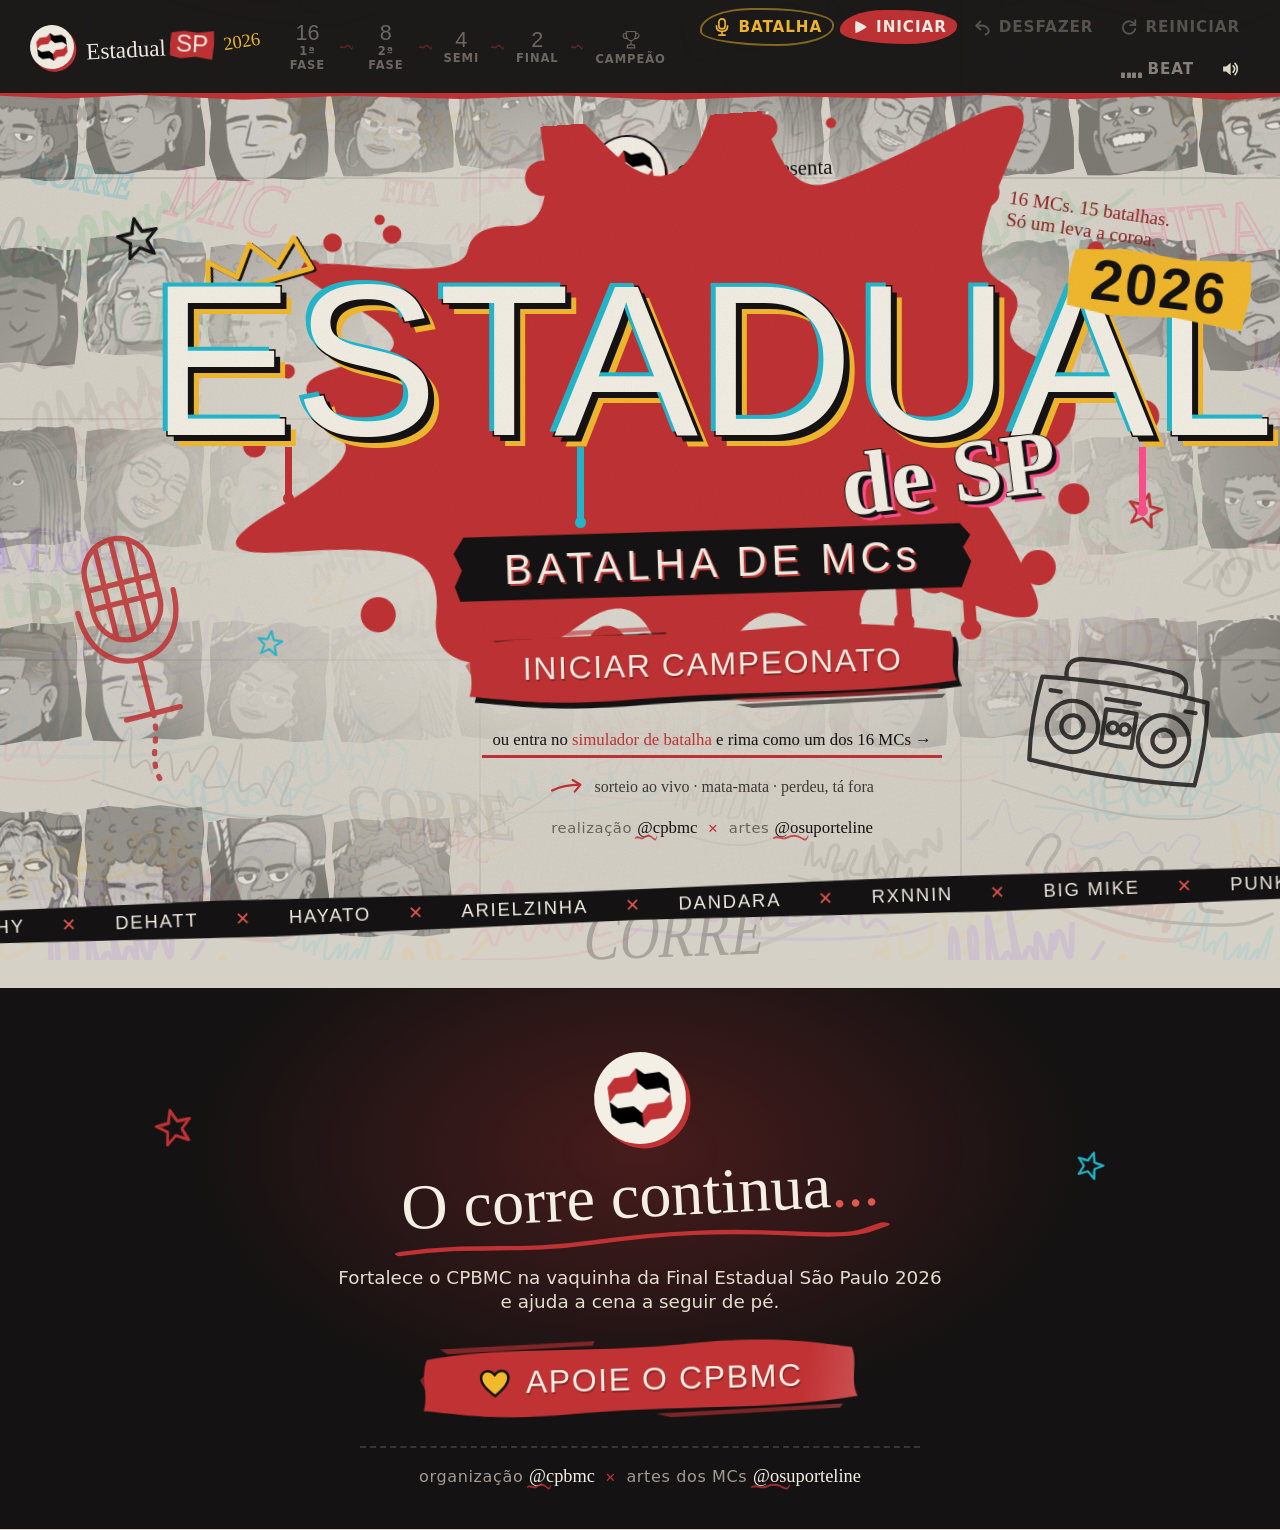
==== commit 1c83cd94: "3 mudança" ====
--- a/index.html
+++ b/index.html
@@ -78,7 +78,7 @@
     </ol>
 
     <nav class="acoes" aria-label="Controles do campeonato">
-      <a class="acao acao--batalha" href="batalha.html" title="Simulador de batalha: você é um dos MCs">
+      <a class="acao acao--batalha" href="batalha/" title="Simulador de batalha: você é um dos MCs">
         <svg><use href="#i-mic"/></svg><span>Batalha</span>
       </a>
       <button class="acao acao--fogo" id="btn-iniciar" type="button" title="Iniciar campeonato">
@@ -144,7 +144,7 @@
         <p class="hero__fita">BATALHA DE MCs</p>
 
         <button class="btn-tinta btn-tinta--xl" id="cta-iniciar" type="button">Iniciar campeonato</button>
-        <a class="link-batalha" href="batalha.html">ou entra no <b>simulador de batalha</b> e rima como um dos 16 MCs →</a>
+        <a class="link-batalha" href="batalha/">ou entra no <b>simulador de batalha</b> e rima como um dos 16 MCs →</a>
 
         <p class="hero__nota">
           <svg aria-hidden="true"><use href="#i-seta"/></svg>
